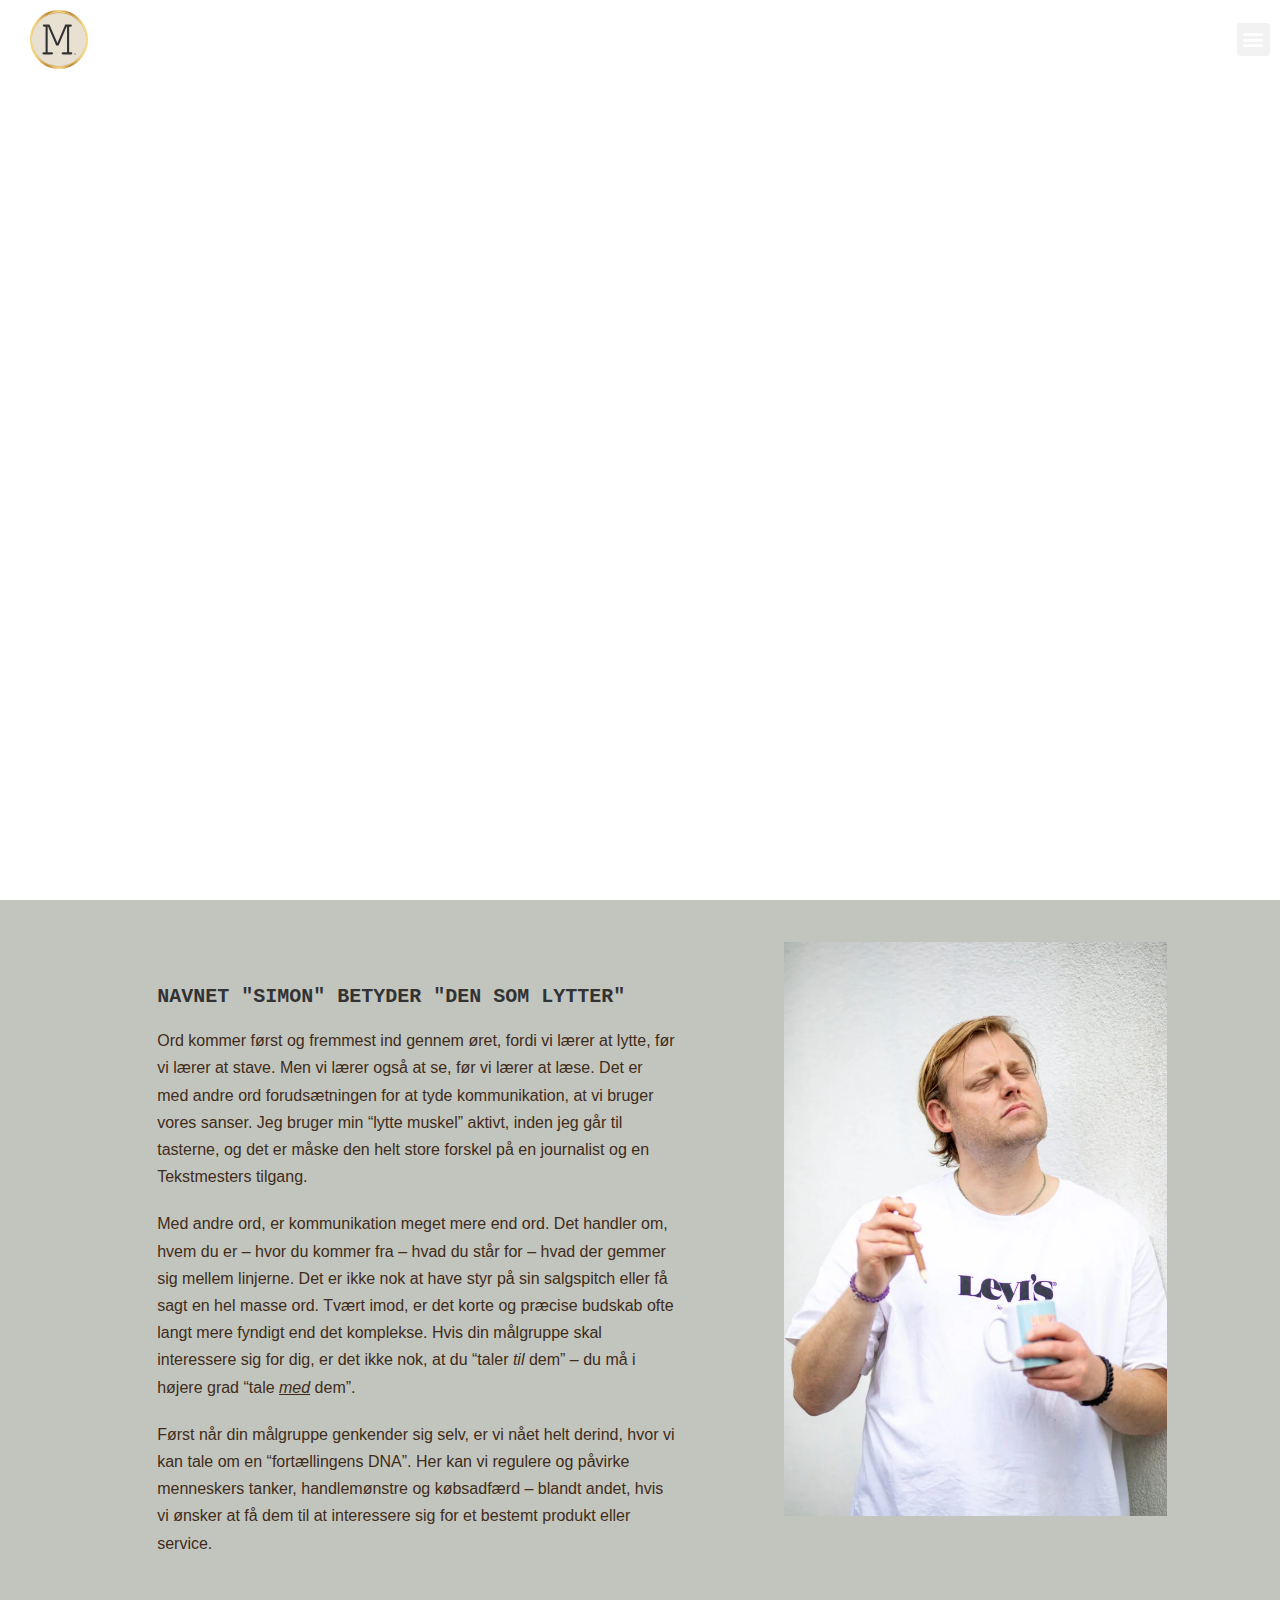
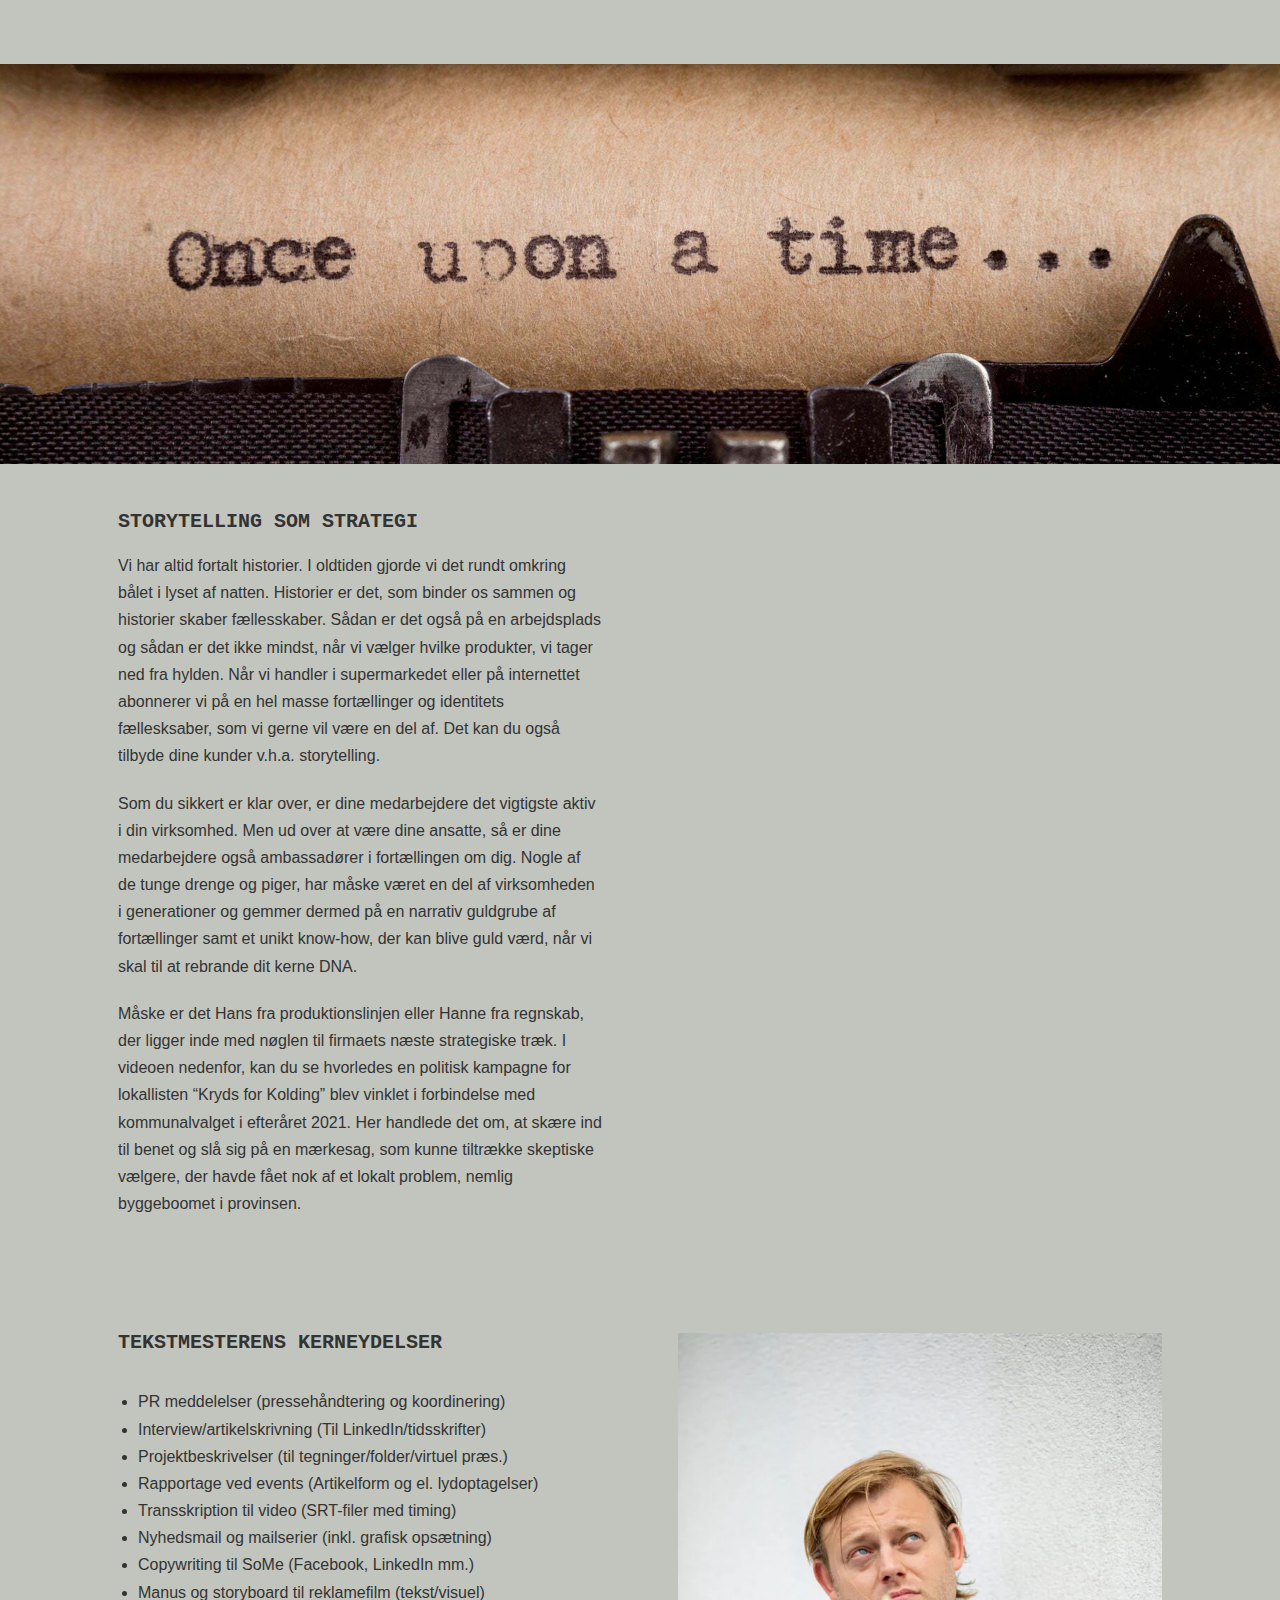
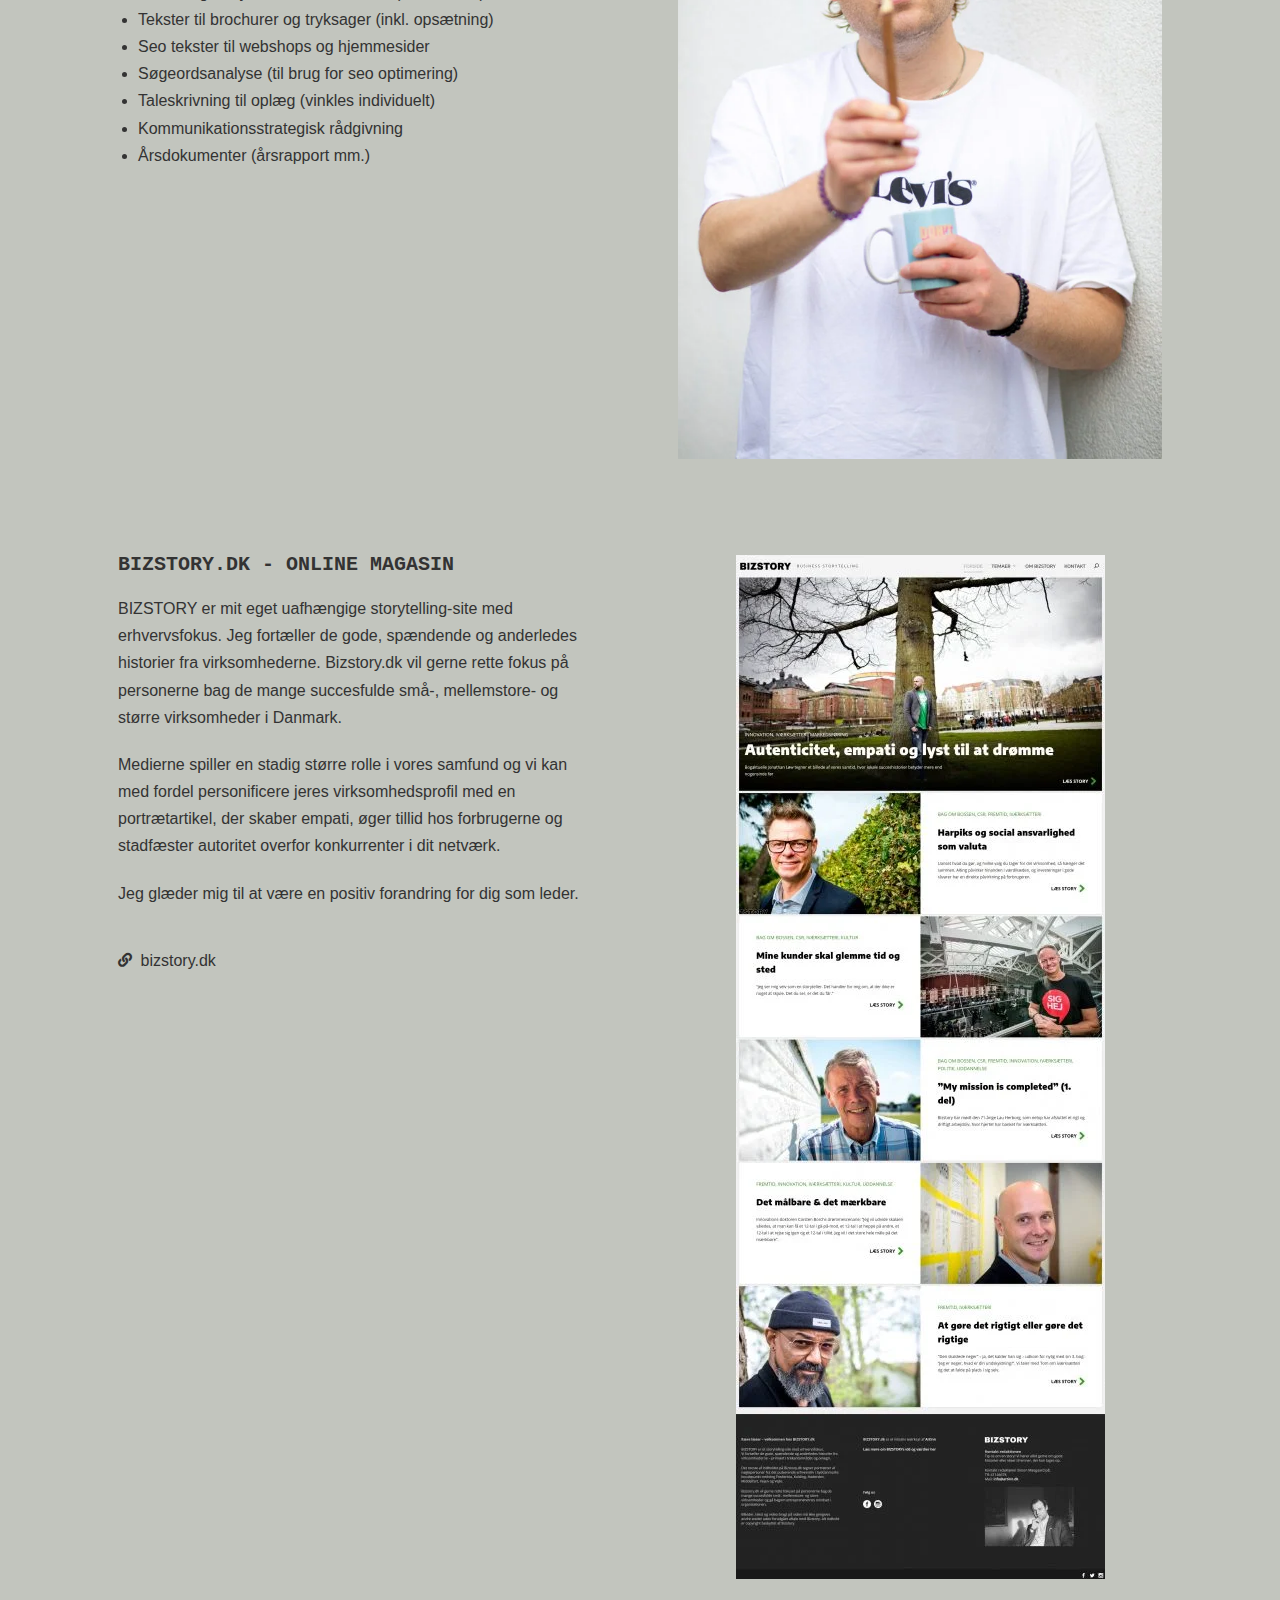
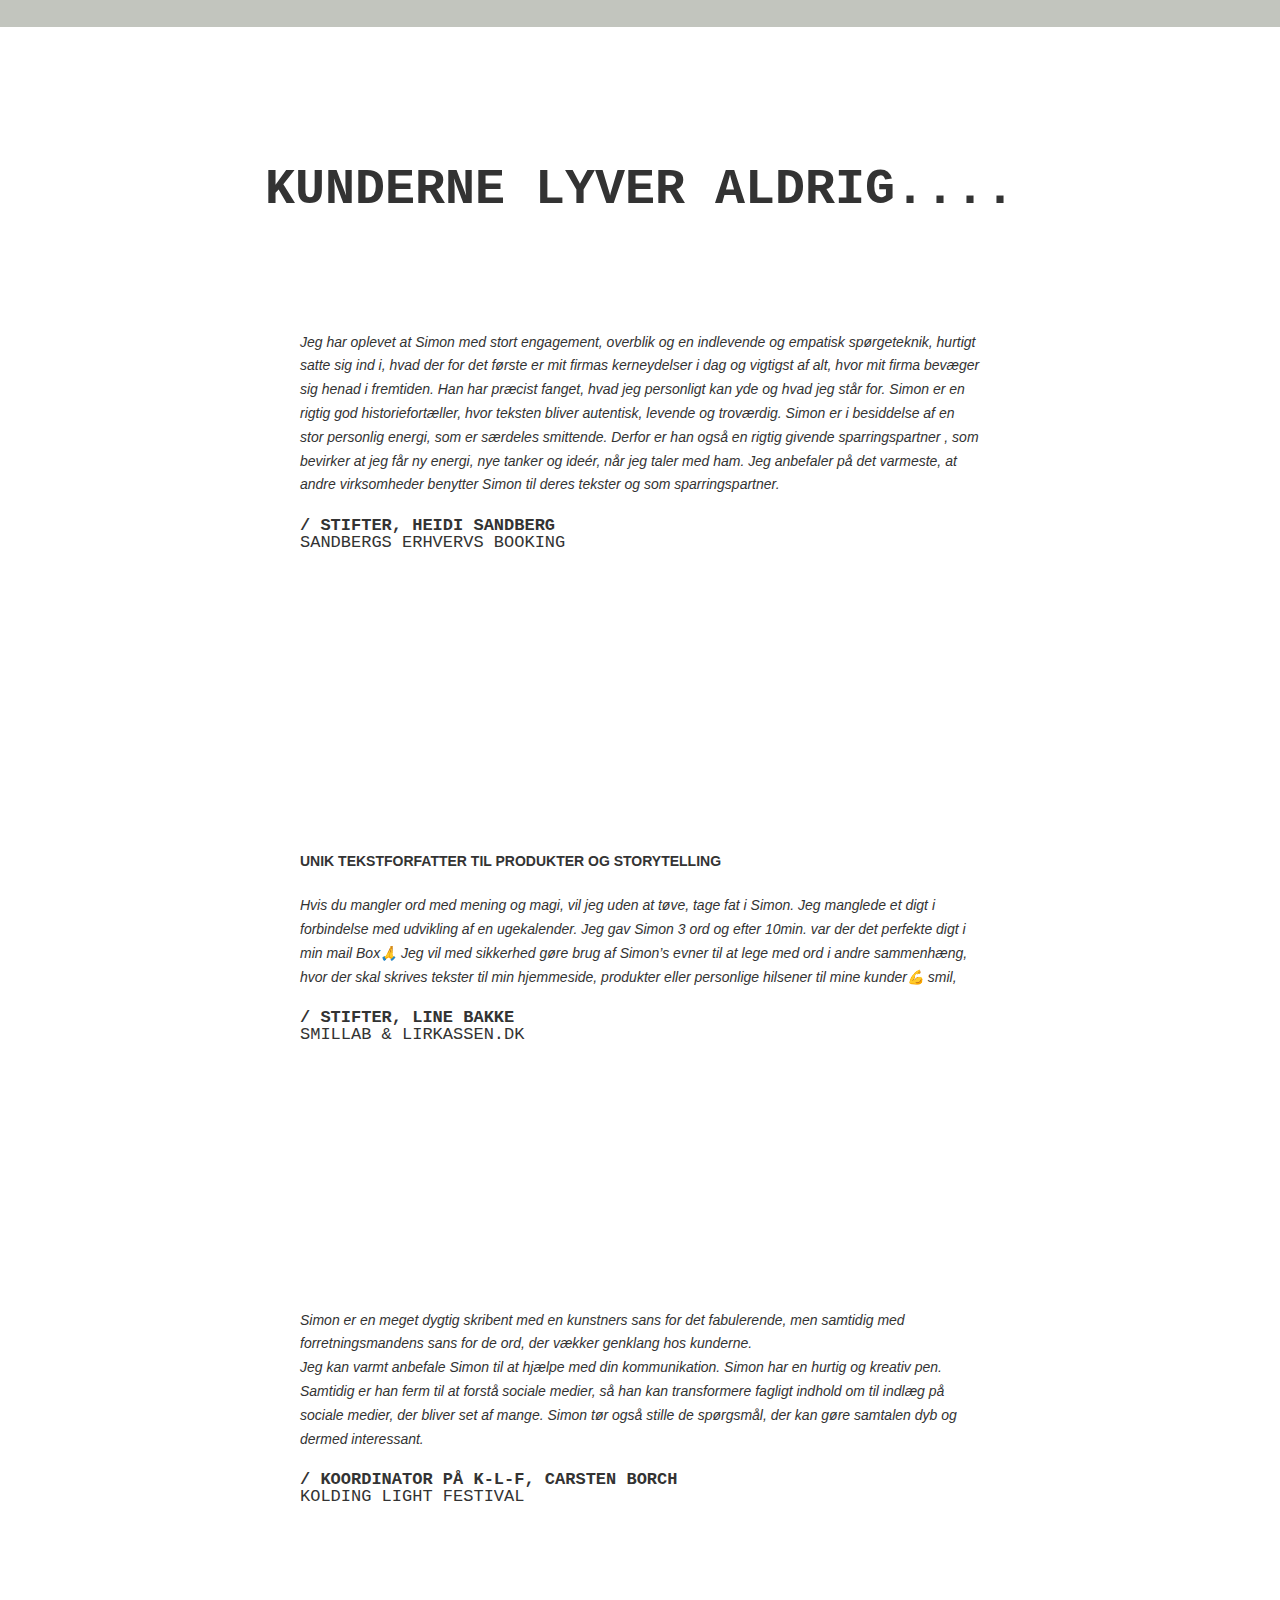
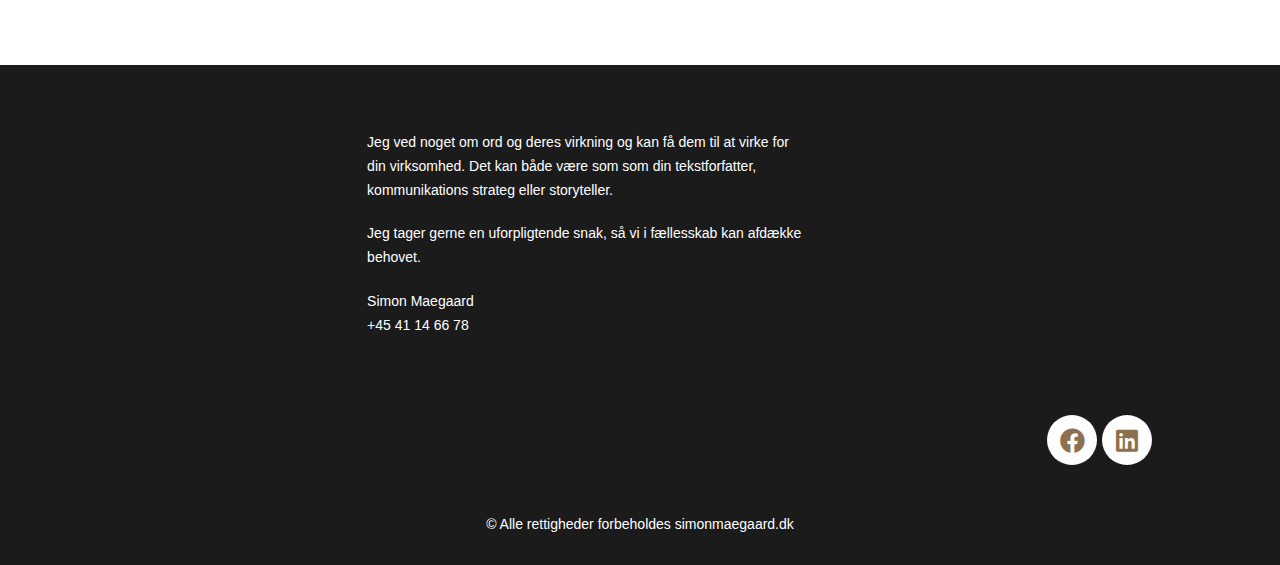
==== index.html @ fe47680d "Initial commit" ====
<!DOCTYPE html>
<html lang="da-DK">
<head>
	<meta charset="UTF-8">
		<meta name='robots' content='index, follow, max-image-preview:large, max-snippet:-1, max-video-preview:-1' />
<meta name="viewport" content="width=device-width, initial-scale=1">
	<!-- This site is optimized with the Yoast SEO plugin v19.0 - https://yoast.com/wordpress/plugins/seo/ -->
	<title>Simon Maegaard - simonmaegaard.dk</title>
	<meta name="description" content="Tekstmesteren er den sikre løsning til dig, som søger en professionel tekstforfatter, som kan hjælpe med alt fra storytelling til branding" />
	<link rel="canonical" href="index.html" />
	<meta property="og:locale" content="da_DK" />
	<meta property="og:type" content="website" />
	<meta property="og:title" content="Simon Maegaard - simonmaegaard.dk" />
	<meta property="og:description" content="Tekstmesteren er den sikre løsning til dig, som søger en professionel tekstforfatter, som kan hjælpe med alt fra storytelling til branding" />
	<meta property="og:url" content="/" />
	<meta property="og:site_name" content="simonmaegaard.dk" />
	<meta property="article:modified_time" content="2022-06-01T17:28:43+00:00" />
	<meta property="og:image" content="/wp-content/uploads/2022/05/SIGNATUR.png" />
	<meta property="og:image:width" content="1640" />
	<meta property="og:image:height" content="924" />
	<meta property="og:image:type" content="image/png" />
	<meta name="twitter:card" content="summary_large_image" />
	<meta name="twitter:label1" content="Estimeret læsetid" />
	<meta name="twitter:data1" content="8 minutter" />
	<script type="application/ld+json" class="yoast-schema-graph">{"@context":"https://schema.org","@graph":[{"@type":"WebSite","@id":"/#website","url":"/","name":"simonmaegaard.dk","description":"simonmaegaard.dk","potentialAction":[{"@type":"SearchAction","target":{"@type":"EntryPoint","urlTemplate":"/?s={search_term_string}"},"query-input":"required name=search_term_string"}],"inLanguage":"da-DK"},{"@type":"ImageObject","inLanguage":"da-DK","@id":"/#primaryimage","url":"/wp-content/uploads/2022/05/SIGNATUR.png","contentUrl":"/wp-content/uploads/2022/05/SIGNATUR.png","width":1640,"height":924},{"@type":"WebPage","@id":"/#webpage","url":"/","name":"Simon Maegaard - simonmaegaard.dk","isPartOf":{"@id":"/#website"},"primaryImageOfPage":{"@id":"/#primaryimage"},"datePublished":"2020-03-15T14:23:29+00:00","dateModified":"2022-06-01T17:28:43+00:00","description":"Tekstmesteren er den sikre løsning til dig, som søger en professionel tekstforfatter, som kan hjælpe med alt fra storytelling til branding","breadcrumb":{"@id":"/#breadcrumb"},"inLanguage":"da-DK","potentialAction":[{"@type":"ReadAction","target":["/"]}]},{"@type":"BreadcrumbList","@id":"/#breadcrumb","itemListElement":[{"@type":"ListItem","position":1,"name":"Home"}]}]}</script>
	<!-- / Yoast SEO plugin. -->


<link rel='dns-prefetch' href='https://apis.google.com/' />
<link href='https://fonts.gstatic.com' crossorigin rel='preconnect' />
<link rel="alternate" type="application/rss+xml" title="simonmaegaard.dk &raquo; Feed" href="feed/index.html" />
<link rel="alternate" type="application/rss+xml" title="simonmaegaard.dk &raquo;-kommentar-feed" href="comments/feed/index.html" />
		<!-- This site uses the Google Analytics by ExactMetrics plugin v7.5.3 - Using Analytics tracking - https://www.exactmetrics.com/ -->
		<!-- Note: ExactMetrics is not currently configured on this site. The site owner needs to authenticate with Google Analytics in the ExactMetrics settings panel. -->
					<!-- No UA code set -->
				<!-- / Google Analytics by ExactMetrics -->
		<style>
img.wp-smiley,
img.emoji {
	display: inline !important;
	border: none !important;
	box-shadow: none !important;
	height: 1em !important;
	width: 1em !important;
	margin: 0 0.07em !important;
	vertical-align: -0.1em !important;
	background: none !important;
	padding: 0 !important;
}
</style>
	<link rel='stylesheet' id='wp-block-library-css'  href='wp-includes/css/dist/block-library/style.min.css%3Fver=5.9.3.css' media='all' />
<style id='wp-block-library-theme-inline-css'>
.wp-block-audio figcaption{color:#555;font-size:13px;text-align:center}.is-dark-theme .wp-block-audio figcaption{color:hsla(0,0%,100%,.65)}.wp-block-code>code{font-family:Menlo,Consolas,monaco,monospace;color:#1e1e1e;padding:.8em 1em;border:1px solid #ddd;border-radius:4px}.wp-block-embed figcaption{color:#555;font-size:13px;text-align:center}.is-dark-theme .wp-block-embed figcaption{color:hsla(0,0%,100%,.65)}.blocks-gallery-caption{color:#555;font-size:13px;text-align:center}.is-dark-theme .blocks-gallery-caption{color:hsla(0,0%,100%,.65)}.wp-block-image figcaption{color:#555;font-size:13px;text-align:center}.is-dark-theme .wp-block-image figcaption{color:hsla(0,0%,100%,.65)}.wp-block-pullquote{border-top:4px solid;border-bottom:4px solid;margin-bottom:1.75em;color:currentColor}.wp-block-pullquote__citation,.wp-block-pullquote cite,.wp-block-pullquote footer{color:currentColor;text-transform:uppercase;font-size:.8125em;font-style:normal}.wp-block-quote{border-left:.25em solid;margin:0 0 1.75em;padding-left:1em}.wp-block-quote cite,.wp-block-quote footer{color:currentColor;font-size:.8125em;position:relative;font-style:normal}.wp-block-quote.has-text-align-right{border-left:none;border-right:.25em solid;padding-left:0;padding-right:1em}.wp-block-quote.has-text-align-center{border:none;padding-left:0}.wp-block-quote.is-large,.wp-block-quote.is-style-large,.wp-block-quote.is-style-plain{border:none}.wp-block-search .wp-block-search__label{font-weight:700}.wp-block-group:where(.has-background){padding:1.25em 2.375em}.wp-block-separator{border:none;border-bottom:2px solid;margin-left:auto;margin-right:auto;opacity:.4}.wp-block-separator:not(.is-style-wide):not(.is-style-dots){width:100px}.wp-block-separator.has-background:not(.is-style-dots){border-bottom:none;height:1px}.wp-block-separator.has-background:not(.is-style-wide):not(.is-style-dots){height:2px}.wp-block-table thead{border-bottom:3px solid}.wp-block-table tfoot{border-top:3px solid}.wp-block-table td,.wp-block-table th{padding:.5em;border:1px solid;word-break:normal}.wp-block-table figcaption{color:#555;font-size:13px;text-align:center}.is-dark-theme .wp-block-table figcaption{color:hsla(0,0%,100%,.65)}.wp-block-video figcaption{color:#555;font-size:13px;text-align:center}.is-dark-theme .wp-block-video figcaption{color:hsla(0,0%,100%,.65)}.wp-block-template-part.has-background{padding:1.25em 2.375em;margin-top:0;margin-bottom:0}
</style>
<style id='global-styles-inline-css'>
body{--wp--preset--color--black: #000000;--wp--preset--color--cyan-bluish-gray: #abb8c3;--wp--preset--color--white: #ffffff;--wp--preset--color--pale-pink: #f78da7;--wp--preset--color--vivid-red: #cf2e2e;--wp--preset--color--luminous-vivid-orange: #ff6900;--wp--preset--color--luminous-vivid-amber: #fcb900;--wp--preset--color--light-green-cyan: #7bdcb5;--wp--preset--color--vivid-green-cyan: #00d084;--wp--preset--color--pale-cyan-blue: #8ed1fc;--wp--preset--color--vivid-cyan-blue: #0693e3;--wp--preset--color--vivid-purple: #9b51e0;--wp--preset--gradient--vivid-cyan-blue-to-vivid-purple: linear-gradient(135deg,rgba(6,147,227,1) 0%,rgb(155,81,224) 100%);--wp--preset--gradient--light-green-cyan-to-vivid-green-cyan: linear-gradient(135deg,rgb(122,220,180) 0%,rgb(0,208,130) 100%);--wp--preset--gradient--luminous-vivid-amber-to-luminous-vivid-orange: linear-gradient(135deg,rgba(252,185,0,1) 0%,rgba(255,105,0,1) 100%);--wp--preset--gradient--luminous-vivid-orange-to-vivid-red: linear-gradient(135deg,rgba(255,105,0,1) 0%,rgb(207,46,46) 100%);--wp--preset--gradient--very-light-gray-to-cyan-bluish-gray: linear-gradient(135deg,rgb(238,238,238) 0%,rgb(169,184,195) 100%);--wp--preset--gradient--cool-to-warm-spectrum: linear-gradient(135deg,rgb(74,234,220) 0%,rgb(151,120,209) 20%,rgb(207,42,186) 40%,rgb(238,44,130) 60%,rgb(251,105,98) 80%,rgb(254,248,76) 100%);--wp--preset--gradient--blush-light-purple: linear-gradient(135deg,rgb(255,206,236) 0%,rgb(152,150,240) 100%);--wp--preset--gradient--blush-bordeaux: linear-gradient(135deg,rgb(254,205,165) 0%,rgb(254,45,45) 50%,rgb(107,0,62) 100%);--wp--preset--gradient--luminous-dusk: linear-gradient(135deg,rgb(255,203,112) 0%,rgb(199,81,192) 50%,rgb(65,88,208) 100%);--wp--preset--gradient--pale-ocean: linear-gradient(135deg,rgb(255,245,203) 0%,rgb(182,227,212) 50%,rgb(51,167,181) 100%);--wp--preset--gradient--electric-grass: linear-gradient(135deg,rgb(202,248,128) 0%,rgb(113,206,126) 100%);--wp--preset--gradient--midnight: linear-gradient(135deg,rgb(2,3,129) 0%,rgb(40,116,252) 100%);--wp--preset--duotone--dark-grayscale: url('index.html');--wp--preset--duotone--grayscale: url('index.html');--wp--preset--duotone--purple-yellow: url('index.html');--wp--preset--duotone--blue-red: url('index.html');--wp--preset--duotone--midnight: url('index.html');--wp--preset--duotone--magenta-yellow: url('index.html');--wp--preset--duotone--purple-green: url('index.html');--wp--preset--duotone--blue-orange: url('index.html');--wp--preset--font-size--small: 13px;--wp--preset--font-size--medium: 20px;--wp--preset--font-size--large: 36px;--wp--preset--font-size--x-large: 42px;}.has-black-color{color: var(--wp--preset--color--black) !important;}.has-cyan-bluish-gray-color{color: var(--wp--preset--color--cyan-bluish-gray) !important;}.has-white-color{color: var(--wp--preset--color--white) !important;}.has-pale-pink-color{color: var(--wp--preset--color--pale-pink) !important;}.has-vivid-red-color{color: var(--wp--preset--color--vivid-red) !important;}.has-luminous-vivid-orange-color{color: var(--wp--preset--color--luminous-vivid-orange) !important;}.has-luminous-vivid-amber-color{color: var(--wp--preset--color--luminous-vivid-amber) !important;}.has-light-green-cyan-color{color: var(--wp--preset--color--light-green-cyan) !important;}.has-vivid-green-cyan-color{color: var(--wp--preset--color--vivid-green-cyan) !important;}.has-pale-cyan-blue-color{color: var(--wp--preset--color--pale-cyan-blue) !important;}.has-vivid-cyan-blue-color{color: var(--wp--preset--color--vivid-cyan-blue) !important;}.has-vivid-purple-color{color: var(--wp--preset--color--vivid-purple) !important;}.has-black-background-color{background-color: var(--wp--preset--color--black) !important;}.has-cyan-bluish-gray-background-color{background-color: var(--wp--preset--color--cyan-bluish-gray) !important;}.has-white-background-color{background-color: var(--wp--preset--color--white) !important;}.has-pale-pink-background-color{background-color: var(--wp--preset--color--pale-pink) !important;}.has-vivid-red-background-color{background-color: var(--wp--preset--color--vivid-red) !important;}.has-luminous-vivid-orange-background-color{background-color: var(--wp--preset--color--luminous-vivid-orange) !important;}.has-luminous-vivid-amber-background-color{background-color: var(--wp--preset--color--luminous-vivid-amber) !important;}.has-light-green-cyan-background-color{background-color: var(--wp--preset--color--light-green-cyan) !important;}.has-vivid-green-cyan-background-color{background-color: var(--wp--preset--color--vivid-green-cyan) !important;}.has-pale-cyan-blue-background-color{background-color: var(--wp--preset--color--pale-cyan-blue) !important;}.has-vivid-cyan-blue-background-color{background-color: var(--wp--preset--color--vivid-cyan-blue) !important;}.has-vivid-purple-background-color{background-color: var(--wp--preset--color--vivid-purple) !important;}.has-black-border-color{border-color: var(--wp--preset--color--black) !important;}.has-cyan-bluish-gray-border-color{border-color: var(--wp--preset--color--cyan-bluish-gray) !important;}.has-white-border-color{border-color: var(--wp--preset--color--white) !important;}.has-pale-pink-border-color{border-color: var(--wp--preset--color--pale-pink) !important;}.has-vivid-red-border-color{border-color: var(--wp--preset--color--vivid-red) !important;}.has-luminous-vivid-orange-border-color{border-color: var(--wp--preset--color--luminous-vivid-orange) !important;}.has-luminous-vivid-amber-border-color{border-color: var(--wp--preset--color--luminous-vivid-amber) !important;}.has-light-green-cyan-border-color{border-color: var(--wp--preset--color--light-green-cyan) !important;}.has-vivid-green-cyan-border-color{border-color: var(--wp--preset--color--vivid-green-cyan) !important;}.has-pale-cyan-blue-border-color{border-color: var(--wp--preset--color--pale-cyan-blue) !important;}.has-vivid-cyan-blue-border-color{border-color: var(--wp--preset--color--vivid-cyan-blue) !important;}.has-vivid-purple-border-color{border-color: var(--wp--preset--color--vivid-purple) !important;}.has-vivid-cyan-blue-to-vivid-purple-gradient-background{background: var(--wp--preset--gradient--vivid-cyan-blue-to-vivid-purple) !important;}.has-light-green-cyan-to-vivid-green-cyan-gradient-background{background: var(--wp--preset--gradient--light-green-cyan-to-vivid-green-cyan) !important;}.has-luminous-vivid-amber-to-luminous-vivid-orange-gradient-background{background: var(--wp--preset--gradient--luminous-vivid-amber-to-luminous-vivid-orange) !important;}.has-luminous-vivid-orange-to-vivid-red-gradient-background{background: var(--wp--preset--gradient--luminous-vivid-orange-to-vivid-red) !important;}.has-very-light-gray-to-cyan-bluish-gray-gradient-background{background: var(--wp--preset--gradient--very-light-gray-to-cyan-bluish-gray) !important;}.has-cool-to-warm-spectrum-gradient-background{background: var(--wp--preset--gradient--cool-to-warm-spectrum) !important;}.has-blush-light-purple-gradient-background{background: var(--wp--preset--gradient--blush-light-purple) !important;}.has-blush-bordeaux-gradient-background{background: var(--wp--preset--gradient--blush-bordeaux) !important;}.has-luminous-dusk-gradient-background{background: var(--wp--preset--gradient--luminous-dusk) !important;}.has-pale-ocean-gradient-background{background: var(--wp--preset--gradient--pale-ocean) !important;}.has-electric-grass-gradient-background{background: var(--wp--preset--gradient--electric-grass) !important;}.has-midnight-gradient-background{background: var(--wp--preset--gradient--midnight) !important;}.has-small-font-size{font-size: var(--wp--preset--font-size--small) !important;}.has-medium-font-size{font-size: var(--wp--preset--font-size--medium) !important;}.has-large-font-size{font-size: var(--wp--preset--font-size--large) !important;}.has-x-large-font-size{font-size: var(--wp--preset--font-size--x-large) !important;}
</style>
<link rel='stylesheet' id='cb70d11b8-css'  href='wp-content/uploads/essential-addons-elementor/734e5f942.min.css%3Fver=1654104538.css' media='all' />
<link rel='stylesheet' id='oceanwp-style-css'  href='wp-content/themes/oceanwp/assets/css/style.min.css%3Fver=1.0.css' media='all' />
<link rel='stylesheet' id='child-style-css'  href='wp-content/themes/oceanwp-child-theme-master/style.css%3Fver=5.9.3.css' media='all' />
<link rel='stylesheet' id='font-awesome-css'  href='wp-content/themes/oceanwp/assets/fonts/fontawesome/css/all.min.css%3Fver=5.15.1.css' media='all' />
<link rel='stylesheet' id='simple-line-icons-css'  href='wp-content/themes/oceanwp/assets/css/third/simple-line-icons.min.css%3Fver=2.4.0.css' media='all' />
<link rel='stylesheet' id='elementor-icons-css'  href='wp-content/plugins/elementor/assets/lib/eicons/css/elementor-icons.min.css%3Fver=5.15.0.css' media='all' />
<style id='elementor-icons-inline-css'>

		.elementor-add-new-section .elementor-add-templately-promo-button{
            background-color: #5d4fff;
            background-image: url(wp-content/plugins/essential-addons-for-elementor-lite/assets/admin/images/templately/logo-icon.svg);
            background-repeat: no-repeat;
            background-position: center center;
            margin-left: 5px;
            position: relative;
            bottom: 5px;
        }
</style>
<link rel='stylesheet' id='elementor-frontend-legacy-css'  href='wp-content/plugins/elementor/assets/css/frontend-legacy.min.css%3Fver=3.6.5.css' media='all' />
<link rel='stylesheet' id='elementor-frontend-css'  href='wp-content/plugins/elementor/assets/css/frontend.min.css%3Fver=3.6.5.css' media='all' />
<link rel='stylesheet' id='elementor-post-10-css'  href='wp-content/uploads/elementor/css/post-10.css%3Fver=1652856571.css' media='all' />
<link rel='stylesheet' id='elementor-pro-css'  href='wp-content/plugins/elementor-pro/assets/css/frontend.min.css%3Fver=3.7.1.css' media='all' />
<link rel='stylesheet' id='font-awesome-5-all-css'  href='wp-content/plugins/elementor/assets/lib/font-awesome/css/all.min.css%3Fver=5.1.4.css' media='all' />
<link rel='stylesheet' id='font-awesome-4-shim-css'  href='wp-content/plugins/elementor/assets/lib/font-awesome/css/v4-shims.min.css%3Fver=5.1.4.css' media='all' />
<link rel='stylesheet' id='elementor-post-8-css'  href='wp-content/uploads/elementor/css/post-8.css%3Fver=1654104538.css' media='all' />
<link rel='stylesheet' id='google-fonts-1-css'  href='https://fonts.googleapis.com/css?family=Roboto%3A100%2C100italic%2C200%2C200italic%2C300%2C300italic%2C400%2C400italic%2C500%2C500italic%2C600%2C600italic%2C700%2C700italic%2C800%2C800italic%2C900%2C900italic%7CRoboto+Slab%3A100%2C100italic%2C200%2C200italic%2C300%2C300italic%2C400%2C400italic%2C500%2C500italic%2C600%2C600italic%2C700%2C700italic%2C800%2C800italic%2C900%2C900italic&#038;display=swap&#038;ver=5.9.3' media='all' />
<link rel='stylesheet' id='elementor-icons-shared-0-css'  href='wp-content/plugins/elementor/assets/lib/font-awesome/css/fontawesome.min.css%3Fver=5.15.3.css' media='all' />
<link rel='stylesheet' id='elementor-icons-fa-solid-css'  href='wp-content/plugins/elementor/assets/lib/font-awesome/css/solid.min.css%3Fver=5.15.3.css' media='all' />
<link rel='stylesheet' id='elementor-icons-fa-brands-css'  href='wp-content/plugins/elementor/assets/lib/font-awesome/css/brands.min.css%3Fver=5.15.3.css' media='all' />
<script src='wp-includes/js/jquery/jquery.min.js%3Fver=3.6.0' id='jquery-core-js'></script>
<script src='wp-includes/js/jquery/jquery-migrate.min.js%3Fver=3.3.2' id='jquery-migrate-js'></script>
<script src='wp-content/plugins/elementor/assets/lib/font-awesome/js/v4-shims.min.js%3Fver=5.1.4' id='font-awesome-4-shim-js'></script>
<link rel="https://api.w.org/" href="wp-json/index.html" /><link rel="alternate" type="application/json" href="wp-json/wp/v2/pages/8" /><link rel="EditURI" type="application/rsd+xml" title="RSD" href="xmlrpc.php%3Frsd" />
<link rel="wlwmanifest" type="application/wlwmanifest+xml" href="wp-includes/wlwmanifest.xml" />
<meta name="generator" content="WordPress 5.9.3" />
<link rel='shortlink' href='index.html' />
<link rel="alternate" type="application/json+oembed" href="wp-json/oembed/1.0/embed%3Furl=https:%252F%252Fsimonmaegaard.dk%252F" />
<link rel="alternate" type="text/xml+oembed" href="wp-json/oembed/1.0/embed%3Furl=https:%252F%252Fsimonmaegaard.dk%252F&amp;format=xml" />
<link rel="icon" href="wp-content/uploads/2020/04/Asset-2.svg" sizes="32x32" />
<link rel="icon" href="wp-content/uploads/2020/04/Asset-2.svg" sizes="192x192" />
<link rel="apple-touch-icon" href="wp-content/uploads/2020/04/Asset-2.svg" />
<meta name="msapplication-TileImage" content="/wp-content/uploads/2020/04/Asset-2.svg" />
<!-- OceanWP CSS -->
<style type="text/css">
/* Header CSS */#site-header.has-header-media .overlay-header-media{background-color:rgba(0,0,0,0.5)}/* Typography CSS */body{font-weight:300;color:#333333;line-height:1.7}h1{font-family:Courier,monospace;font-weight:900;text-transform:uppercase}h2{font-family:Courier,monospace;font-weight:900;text-transform:uppercase}h3{font-family:Courier,monospace}h4{font-family:Courier,monospace;font-weight:500;text-transform:uppercase}
</style>	<meta name="viewport" content="width=device-width, initial-scale=1.0, viewport-fit=cover" /></head>
<body data-rsssl=1 class="home page-template page-template-elementor_canvas page page-id-8 wp-embed-responsive oceanwp-theme dropdown-mobile default-breakpoint has-sidebar content-right-sidebar has-topbar has-breadcrumbs elementor-default elementor-template-canvas elementor-kit-10 elementor-page elementor-page-8">
	<svg xmlns="http://www.w3.org/2000/svg" viewBox="0 0 0 0" width="0" height="0" focusable="false" role="none" style="visibility: hidden; position: absolute; left: -9999px; overflow: hidden;" ><defs><filter id="wp-duotone-dark-grayscale"><feColorMatrix color-interpolation-filters="sRGB" type="matrix" values=" .299 .587 .114 0 0 .299 .587 .114 0 0 .299 .587 .114 0 0 .299 .587 .114 0 0 " /><feComponentTransfer color-interpolation-filters="sRGB" ><feFuncR type="table" tableValues="0 0.49803921568627" /><feFuncG type="table" tableValues="0 0.49803921568627" /><feFuncB type="table" tableValues="0 0.49803921568627" /><feFuncA type="table" tableValues="1 1" /></feComponentTransfer><feComposite in2="SourceGraphic" operator="in" /></filter></defs></svg><svg xmlns="http://www.w3.org/2000/svg" viewBox="0 0 0 0" width="0" height="0" focusable="false" role="none" style="visibility: hidden; position: absolute; left: -9999px; overflow: hidden;" ><defs><filter id="wp-duotone-grayscale"><feColorMatrix color-interpolation-filters="sRGB" type="matrix" values=" .299 .587 .114 0 0 .299 .587 .114 0 0 .299 .587 .114 0 0 .299 .587 .114 0 0 " /><feComponentTransfer color-interpolation-filters="sRGB" ><feFuncR type="table" tableValues="0 1" /><feFuncG type="table" tableValues="0 1" /><feFuncB type="table" tableValues="0 1" /><feFuncA type="table" tableValues="1 1" /></feComponentTransfer><feComposite in2="SourceGraphic" operator="in" /></filter></defs></svg><svg xmlns="http://www.w3.org/2000/svg" viewBox="0 0 0 0" width="0" height="0" focusable="false" role="none" style="visibility: hidden; position: absolute; left: -9999px; overflow: hidden;" ><defs><filter id="wp-duotone-purple-yellow"><feColorMatrix color-interpolation-filters="sRGB" type="matrix" values=" .299 .587 .114 0 0 .299 .587 .114 0 0 .299 .587 .114 0 0 .299 .587 .114 0 0 " /><feComponentTransfer color-interpolation-filters="sRGB" ><feFuncR type="table" tableValues="0.54901960784314 0.98823529411765" /><feFuncG type="table" tableValues="0 1" /><feFuncB type="table" tableValues="0.71764705882353 0.25490196078431" /><feFuncA type="table" tableValues="1 1" /></feComponentTransfer><feComposite in2="SourceGraphic" operator="in" /></filter></defs></svg><svg xmlns="http://www.w3.org/2000/svg" viewBox="0 0 0 0" width="0" height="0" focusable="false" role="none" style="visibility: hidden; position: absolute; left: -9999px; overflow: hidden;" ><defs><filter id="wp-duotone-blue-red"><feColorMatrix color-interpolation-filters="sRGB" type="matrix" values=" .299 .587 .114 0 0 .299 .587 .114 0 0 .299 .587 .114 0 0 .299 .587 .114 0 0 " /><feComponentTransfer color-interpolation-filters="sRGB" ><feFuncR type="table" tableValues="0 1" /><feFuncG type="table" tableValues="0 0.27843137254902" /><feFuncB type="table" tableValues="0.5921568627451 0.27843137254902" /><feFuncA type="table" tableValues="1 1" /></feComponentTransfer><feComposite in2="SourceGraphic" operator="in" /></filter></defs></svg><svg xmlns="http://www.w3.org/2000/svg" viewBox="0 0 0 0" width="0" height="0" focusable="false" role="none" style="visibility: hidden; position: absolute; left: -9999px; overflow: hidden;" ><defs><filter id="wp-duotone-midnight"><feColorMatrix color-interpolation-filters="sRGB" type="matrix" values=" .299 .587 .114 0 0 .299 .587 .114 0 0 .299 .587 .114 0 0 .299 .587 .114 0 0 " /><feComponentTransfer color-interpolation-filters="sRGB" ><feFuncR type="table" tableValues="0 0" /><feFuncG type="table" tableValues="0 0.64705882352941" /><feFuncB type="table" tableValues="0 1" /><feFuncA type="table" tableValues="1 1" /></feComponentTransfer><feComposite in2="SourceGraphic" operator="in" /></filter></defs></svg><svg xmlns="http://www.w3.org/2000/svg" viewBox="0 0 0 0" width="0" height="0" focusable="false" role="none" style="visibility: hidden; position: absolute; left: -9999px; overflow: hidden;" ><defs><filter id="wp-duotone-magenta-yellow"><feColorMatrix color-interpolation-filters="sRGB" type="matrix" values=" .299 .587 .114 0 0 .299 .587 .114 0 0 .299 .587 .114 0 0 .299 .587 .114 0 0 " /><feComponentTransfer color-interpolation-filters="sRGB" ><feFuncR type="table" tableValues="0.78039215686275 1" /><feFuncG type="table" tableValues="0 0.94901960784314" /><feFuncB type="table" tableValues="0.35294117647059 0.47058823529412" /><feFuncA type="table" tableValues="1 1" /></feComponentTransfer><feComposite in2="SourceGraphic" operator="in" /></filter></defs></svg><svg xmlns="http://www.w3.org/2000/svg" viewBox="0 0 0 0" width="0" height="0" focusable="false" role="none" style="visibility: hidden; position: absolute; left: -9999px; overflow: hidden;" ><defs><filter id="wp-duotone-purple-green"><feColorMatrix color-interpolation-filters="sRGB" type="matrix" values=" .299 .587 .114 0 0 .299 .587 .114 0 0 .299 .587 .114 0 0 .299 .587 .114 0 0 " /><feComponentTransfer color-interpolation-filters="sRGB" ><feFuncR type="table" tableValues="0.65098039215686 0.40392156862745" /><feFuncG type="table" tableValues="0 1" /><feFuncB type="table" tableValues="0.44705882352941 0.4" /><feFuncA type="table" tableValues="1 1" /></feComponentTransfer><feComposite in2="SourceGraphic" operator="in" /></filter></defs></svg><svg xmlns="http://www.w3.org/2000/svg" viewBox="0 0 0 0" width="0" height="0" focusable="false" role="none" style="visibility: hidden; position: absolute; left: -9999px; overflow: hidden;" ><defs><filter id="wp-duotone-blue-orange"><feColorMatrix color-interpolation-filters="sRGB" type="matrix" values=" .299 .587 .114 0 0 .299 .587 .114 0 0 .299 .587 .114 0 0 .299 .587 .114 0 0 " /><feComponentTransfer color-interpolation-filters="sRGB" ><feFuncR type="table" tableValues="0.098039215686275 1" /><feFuncG type="table" tableValues="0 0.66274509803922" /><feFuncB type="table" tableValues="0.84705882352941 0.41960784313725" /><feFuncA type="table" tableValues="1 1" /></feComponentTransfer><feComposite in2="SourceGraphic" operator="in" /></filter></defs></svg>		<div data-elementor-type="wp-page" data-elementor-id="8" class="elementor elementor-8">
						<div class="elementor-inner">
				<div class="elementor-section-wrap">
									<section data-particle_enable="false" data-particle-mobile-disabled="false" class="elementor-section elementor-top-section elementor-element elementor-element-9cbf925 elementor-section-height-full elementor-section-full_width elementor-section-items-top elementor-hidden-mobile elementor-section-height-default" data-id="9cbf925" data-element_type="section" data-settings="{&quot;background_background&quot;:&quot;slideshow&quot;,&quot;background_slideshow_gallery&quot;:[{&quot;id&quot;:247,&quot;url&quot;:&quot;https:\/\/simonmaegaard.dk\/wp-content\/uploads\/2022\/05\/SIGNATUR.png&quot;}],&quot;background_slideshow_loop&quot;:&quot;yes&quot;,&quot;background_slideshow_slide_duration&quot;:5000,&quot;background_slideshow_slide_transition&quot;:&quot;fade&quot;,&quot;background_slideshow_transition_duration&quot;:500}">
							<div class="elementor-background-overlay"></div>
							<div class="elementor-container elementor-column-gap-default">
							<div class="elementor-row">
					<div class="elementor-column elementor-col-50 elementor-top-column elementor-element elementor-element-9c631de" data-id="9c631de" data-element_type="column">
			<div class="elementor-column-wrap elementor-element-populated">
							<div class="elementor-widget-wrap">
						<div class="elementor-element elementor-element-a5a0d74 elementor-widget elementor-widget-image" data-id="a5a0d74" data-element_type="widget" data-widget_type="image.default">
				<div class="elementor-widget-container">
								<div class="elementor-image">
												<img width="300" height="300" src="wp-content/uploads/2020/04/Asset-2.svg" class="attachment-medium size-medium" alt="" loading="lazy" />														</div>
						</div>
				</div>
						</div>
					</div>
		</div>
				<div class="elementor-column elementor-col-50 elementor-top-column elementor-element elementor-element-7267409" data-id="7267409" data-element_type="column">
			<div class="elementor-column-wrap elementor-element-populated">
							<div class="elementor-widget-wrap">
						<div class="elementor-element elementor-element-b77f12c elementor-nav-menu--stretch elementor-nav-menu__text-align-aside elementor-nav-menu--toggle elementor-nav-menu--burger elementor-widget elementor-widget-nav-menu" data-id="b77f12c" data-element_type="widget" data-settings="{&quot;layout&quot;:&quot;dropdown&quot;,&quot;full_width&quot;:&quot;stretch&quot;,&quot;submenu_icon&quot;:{&quot;value&quot;:&quot;&lt;i class=\&quot;fas fa-chevron-down\&quot;&gt;&lt;\/i&gt;&quot;,&quot;library&quot;:&quot;fa-solid&quot;},&quot;toggle&quot;:&quot;burger&quot;}" data-widget_type="nav-menu.default">
				<div class="elementor-widget-container">
					<div class="elementor-menu-toggle" role="button" tabindex="0" aria-label="Menuskift" aria-expanded="false">
			<i aria-hidden="true" role="presentation" class="elementor-menu-toggle__icon--open eicon-menu-bar"></i><i aria-hidden="true" role="presentation" class="elementor-menu-toggle__icon--close eicon-close"></i>			<span class="elementor-screen-only">Menu</span>
		</div>
			<nav class="elementor-nav-menu--dropdown elementor-nav-menu__container" role="navigation" aria-hidden="true">
				<ul id="menu-2-b77f12c" class="elementor-nav-menu"><li class="menu-item menu-item-type-post_type menu-item-object-page menu-item-home current-menu-item page_item page-item-8 current_page_item menu-item-75"><a href="index.html" aria-current="page" class="elementor-item elementor-item-active" tabindex="-1">TEKSTMESTER MAEGAARD</a></li>
<li class="menu-item menu-item-type-custom menu-item-object-custom menu-item-80"><a href="index.html#NUDGING" class="elementor-item elementor-item-anchor" tabindex="-1">TILGANG</a></li>
<li class="menu-item menu-item-type-custom menu-item-object-custom menu-item-82"><a href="index.html#STORYTELLING" class="elementor-item elementor-item-anchor" tabindex="-1">STORYTELLING</a></li>
<li class="menu-item menu-item-type-custom menu-item-object-custom menu-item-436"><a href="index.html#KERNEYDELSER" class="elementor-item elementor-item-anchor" tabindex="-1">KERNEYDELSER</a></li>
<li class="menu-item menu-item-type-custom menu-item-object-custom menu-item-84"><a href="index.html#BIZSTORY" class="elementor-item elementor-item-anchor" tabindex="-1">BIZSTORY.DK</a></li>
<li class="menu-item menu-item-type-custom menu-item-object-custom menu-item-85"><a href="index.html#CASES" class="elementor-item elementor-item-anchor" tabindex="-1">CASES</a></li>
<li class="menu-item menu-item-type-custom menu-item-object-custom menu-item-149"><a href="index.html#kontakt" class="elementor-item elementor-item-anchor" tabindex="-1">KONTAKT</a></li>
</ul>			</nav>
				</div>
				</div>
						</div>
					</div>
		</div>
								</div>
					</div>
		</section>
				<section data-particle_enable="false" data-particle-mobile-disabled="false" class="elementor-section elementor-top-section elementor-element elementor-element-09e95ee elementor-section-height-full elementor-section-full_width elementor-section-items-top elementor-hidden-desktop elementor-hidden-tablet elementor-section-height-default" data-id="09e95ee" data-element_type="section" data-settings="{&quot;background_background&quot;:&quot;slideshow&quot;,&quot;background_slideshow_gallery&quot;:[{&quot;id&quot;:425,&quot;url&quot;:&quot;https:\/\/simonmaegaard.dk\/wp-content\/uploads\/2022\/06\/20220530_120156_0000-1.png&quot;}],&quot;background_slideshow_loop&quot;:&quot;yes&quot;,&quot;background_slideshow_slide_duration&quot;:5000,&quot;background_slideshow_slide_transition&quot;:&quot;fade&quot;,&quot;background_slideshow_transition_duration&quot;:500}">
							<div class="elementor-background-overlay"></div>
							<div class="elementor-container elementor-column-gap-default">
							<div class="elementor-row">
					<div class="elementor-column elementor-col-50 elementor-top-column elementor-element elementor-element-897aed7" data-id="897aed7" data-element_type="column">
			<div class="elementor-column-wrap elementor-element-populated">
							<div class="elementor-widget-wrap">
						<div class="elementor-element elementor-element-34c1036 elementor-widget elementor-widget-image" data-id="34c1036" data-element_type="widget" data-widget_type="image.default">
				<div class="elementor-widget-container">
								<div class="elementor-image">
												<img width="300" height="300" src="wp-content/uploads/2020/04/Asset-2.svg" class="attachment-medium size-medium" alt="" loading="lazy" />														</div>
						</div>
				</div>
						</div>
					</div>
		</div>
				<div class="elementor-column elementor-col-50 elementor-top-column elementor-element elementor-element-50c2f5d" data-id="50c2f5d" data-element_type="column">
			<div class="elementor-column-wrap elementor-element-populated">
							<div class="elementor-widget-wrap">
						<div class="elementor-element elementor-element-5c99c67 elementor-nav-menu--stretch elementor-nav-menu__text-align-aside elementor-nav-menu--toggle elementor-nav-menu--burger elementor-widget elementor-widget-nav-menu" data-id="5c99c67" data-element_type="widget" data-settings="{&quot;layout&quot;:&quot;dropdown&quot;,&quot;full_width&quot;:&quot;stretch&quot;,&quot;submenu_icon&quot;:{&quot;value&quot;:&quot;&lt;i class=\&quot;fas fa-chevron-down\&quot;&gt;&lt;\/i&gt;&quot;,&quot;library&quot;:&quot;fa-solid&quot;},&quot;toggle&quot;:&quot;burger&quot;}" data-widget_type="nav-menu.default">
				<div class="elementor-widget-container">
					<div class="elementor-menu-toggle" role="button" tabindex="0" aria-label="Menuskift" aria-expanded="false">
			<i aria-hidden="true" role="presentation" class="elementor-menu-toggle__icon--open eicon-menu-bar"></i><i aria-hidden="true" role="presentation" class="elementor-menu-toggle__icon--close eicon-close"></i>			<span class="elementor-screen-only">Menu</span>
		</div>
			<nav class="elementor-nav-menu--dropdown elementor-nav-menu__container" role="navigation" aria-hidden="true">
				<ul id="menu-2-5c99c67" class="elementor-nav-menu"><li class="menu-item menu-item-type-post_type menu-item-object-page menu-item-home current-menu-item page_item page-item-8 current_page_item menu-item-75"><a href="index.html" aria-current="page" class="elementor-item elementor-item-active" tabindex="-1">TEKSTMESTER MAEGAARD</a></li>
<li class="menu-item menu-item-type-custom menu-item-object-custom menu-item-80"><a href="index.html#NUDGING" class="elementor-item elementor-item-anchor" tabindex="-1">TILGANG</a></li>
<li class="menu-item menu-item-type-custom menu-item-object-custom menu-item-82"><a href="index.html#STORYTELLING" class="elementor-item elementor-item-anchor" tabindex="-1">STORYTELLING</a></li>
<li class="menu-item menu-item-type-custom menu-item-object-custom menu-item-436"><a href="index.html#KERNEYDELSER" class="elementor-item elementor-item-anchor" tabindex="-1">KERNEYDELSER</a></li>
<li class="menu-item menu-item-type-custom menu-item-object-custom menu-item-84"><a href="index.html#BIZSTORY" class="elementor-item elementor-item-anchor" tabindex="-1">BIZSTORY.DK</a></li>
<li class="menu-item menu-item-type-custom menu-item-object-custom menu-item-85"><a href="index.html#CASES" class="elementor-item elementor-item-anchor" tabindex="-1">CASES</a></li>
<li class="menu-item menu-item-type-custom menu-item-object-custom menu-item-149"><a href="index.html#kontakt" class="elementor-item elementor-item-anchor" tabindex="-1">KONTAKT</a></li>
</ul>			</nav>
				</div>
				</div>
						</div>
					</div>
		</div>
								</div>
					</div>
		</section>
				<section data-particle_enable="false" data-particle-mobile-disabled="false" class="elementor-section elementor-top-section elementor-element elementor-element-b973749 elementor-section-boxed elementor-section-height-default elementor-section-height-default" data-id="b973749" data-element_type="section" id="NUDGING" data-settings="{&quot;background_background&quot;:&quot;classic&quot;}">
						<div class="elementor-container elementor-column-gap-default">
							<div class="elementor-row">
					<div class="elementor-column elementor-col-100 elementor-top-column elementor-element elementor-element-397a1ea" data-id="397a1ea" data-element_type="column">
			<div class="elementor-column-wrap elementor-element-populated">
							<div class="elementor-widget-wrap">
						<section data-particle_enable="false" data-particle-mobile-disabled="false" class="elementor-section elementor-inner-section elementor-element elementor-element-2266c14 elementor-section-boxed elementor-section-height-default elementor-section-height-default" data-id="2266c14" data-element_type="section">
						<div class="elementor-container elementor-column-gap-default">
							<div class="elementor-row">
					<div class="elementor-column elementor-col-50 elementor-inner-column elementor-element elementor-element-33a0965" data-id="33a0965" data-element_type="column">
			<div class="elementor-column-wrap elementor-element-populated">
							<div class="elementor-widget-wrap">
						<div class="elementor-element elementor-element-f828aa6 elementor-widget elementor-widget-heading" data-id="f828aa6" data-element_type="widget" data-widget_type="heading.default">
				<div class="elementor-widget-container">
			<h2 class="elementor-heading-title elementor-size-default">Navnet "simon" betyder "den som lytter"</h2>		</div>
				</div>
				<div class="elementor-element elementor-element-f4130f8 elementor-widget elementor-widget-text-editor" data-id="f4130f8" data-element_type="widget" data-widget_type="text-editor.default">
				<div class="elementor-widget-container">
								<div class="elementor-text-editor elementor-clearfix">
				<p>Ord kommer først og fremmest ind gennem øret, fordi vi lærer at lytte, før vi lærer at stave. Men vi lærer også at se, før vi lærer at læse. Det er med andre ord forudsætningen for at tyde kommunikation, at vi bruger vores sanser. Jeg bruger min &#8220;lytte muskel&#8221; aktivt, inden jeg går til tasterne, og det er måske den helt store forskel på en journalist og en Tekstmesters tilgang.</p>
<p>Med andre ord, er kommunikation meget mere end ord. Det handler om, hvem du er &#8211; hvor du kommer fra &#8211; hvad du står for &#8211; hvad der gemmer sig mellem linjerne. Det er ikke nok at have styr på sin salgspitch eller få sagt en hel masse ord. Tvært imod, er det korte og præcise budskab ofte langt mere fyndigt end det komplekse. Hvis din målgruppe skal interessere sig for dig, er det ikke nok, at du &#8220;taler <i>til </i>dem&#8221; &#8211; du må i højere grad &#8220;tale <i><u>med</u>&nbsp;</i>dem&#8221;.</p>
<p>Først når din målgruppe genkender sig selv, er vi nået helt derind, hvor vi kan tale om en &#8220;fortællingens DNA&#8221;. Her kan vi regulere og påvirke menneskers tanker, handlemønstre og købsadfærd &#8211; blandt andet, hvis vi ønsker at få dem til at interessere sig for et bestemt produkt eller service.</p>					</div>
						</div>
				</div>
						</div>
					</div>
		</div>
				<div class="elementor-column elementor-col-50 elementor-inner-column elementor-element elementor-element-63fb1ce" data-id="63fb1ce" data-element_type="column">
			<div class="elementor-column-wrap elementor-element-populated">
							<div class="elementor-widget-wrap">
						<div class="elementor-element elementor-element-1f1d006 elementor-widget elementor-widget-image" data-id="1f1d006" data-element_type="widget" data-widget_type="image.default">
				<div class="elementor-widget-container">
								<div class="elementor-image">
												<img width="683" height="1024" src="wp-content/uploads/2022/05/31A7282-683x1024.jpg.webp" class="attachment-large size-large" alt="" loading="lazy" srcset="wp-content/uploads/2022/05/31A7282-683x1024.jpg.webp 683w, wp-content/uploads/2022/05/31A7282-200x300.jpg.webp 200w, wp-content/uploads/2022/05/31A7282-768x1152.jpg.webp 768w, wp-content/uploads/2022/05/31A7282-1024x1536.jpg.webp 1024w, wp-content/uploads/2022/05/31A7282-1365x2048.jpg.webp 1365w, wp-content/uploads/2022/05/31A7282-scaled.jpg.webp 1707w" sizes="(max-width: 683px) 100vw, 683px" />														</div>
						</div>
				</div>
						</div>
					</div>
		</div>
								</div>
					</div>
		</section>
						</div>
					</div>
		</div>
								</div>
					</div>
		</section>
				<section data-particle_enable="false" data-particle-mobile-disabled="false" class="elementor-section elementor-top-section elementor-element elementor-element-efeb686 elementor-section-stretched elementor-section-full_width elementor-section-height-min-height elementor-section-height-default elementor-section-items-middle" data-id="efeb686" data-element_type="section" id="STORYTELLING" data-settings="{&quot;stretch_section&quot;:&quot;section-stretched&quot;,&quot;background_background&quot;:&quot;classic&quot;}">
						<div class="elementor-container elementor-column-gap-default">
							<div class="elementor-row">
					<div class="elementor-column elementor-col-100 elementor-top-column elementor-element elementor-element-83d3ca9" data-id="83d3ca9" data-element_type="column">
			<div class="elementor-column-wrap">
							<div class="elementor-widget-wrap">
								</div>
					</div>
		</div>
								</div>
					</div>
		</section>
				<section data-particle_enable="false" data-particle-mobile-disabled="false" class="elementor-section elementor-top-section elementor-element elementor-element-5f8f26d elementor-section-boxed elementor-section-height-default elementor-section-height-default" data-id="5f8f26d" data-element_type="section" data-settings="{&quot;background_background&quot;:&quot;classic&quot;}">
						<div class="elementor-container elementor-column-gap-default">
							<div class="elementor-row">
					<div class="elementor-column elementor-col-100 elementor-top-column elementor-element elementor-element-b6e8505" data-id="b6e8505" data-element_type="column">
			<div class="elementor-column-wrap elementor-element-populated">
							<div class="elementor-widget-wrap">
						<section data-particle_enable="false" data-particle-mobile-disabled="false" class="elementor-section elementor-inner-section elementor-element elementor-element-b7069cb elementor-section-boxed elementor-section-height-default elementor-section-height-default" data-id="b7069cb" data-element_type="section">
						<div class="elementor-container elementor-column-gap-default">
							<div class="elementor-row">
					<div class="elementor-column elementor-col-50 elementor-inner-column elementor-element elementor-element-1755f22" data-id="1755f22" data-element_type="column">
			<div class="elementor-column-wrap elementor-element-populated">
							<div class="elementor-widget-wrap">
						<div class="elementor-element elementor-element-3a488f3 elementor-widget elementor-widget-heading" data-id="3a488f3" data-element_type="widget" data-widget_type="heading.default">
				<div class="elementor-widget-container">
			<h2 class="elementor-heading-title elementor-size-default">Storytelling som strategi</h2>		</div>
				</div>
				<div class="elementor-element elementor-element-1e5707a elementor-widget elementor-widget-text-editor" data-id="1e5707a" data-element_type="widget" data-widget_type="text-editor.default">
				<div class="elementor-widget-container">
								<div class="elementor-text-editor elementor-clearfix">
				<p>Vi har altid fortalt historier. I oldtiden gjorde vi det rundt omkring bålet i lyset af natten. Historier er det, som binder os sammen og historier skaber fællesskaber. Sådan er det også på en arbejdsplads og sådan er det ikke mindst, når vi vælger hvilke produkter, vi tager ned fra hylden. Når vi handler i supermarkedet eller på internettet abonnerer vi på en hel masse fortællinger og identitets fællesksaber, som vi gerne vil være en del af. Det kan du også tilbyde dine kunder v.h.a. storytelling.</p><p>Som du sikkert er klar over, er dine medarbejdere det vigtigste aktiv i din virksomhed. Men ud over at være dine ansatte, så er dine medarbejdere også ambassadører i fortællingen om dig. Nogle af de tunge drenge og piger, har måske været en del af virksomheden i generationer og gemmer dermed på en narrativ guldgrube af fortællinger samt et unikt know-how, der kan blive guld værd, når vi skal til at rebrande dit kerne DNA.</p><p>Måske er det Hans fra produktionslinjen eller Hanne fra regnskab, der ligger inde med nøglen til firmaets næste strategiske træk. I videoen nedenfor, kan du se hvorledes en politisk kampagne for lokallisten &#8220;Kryds for Kolding&#8221; blev vinklet i forbindelse med kommunalvalget i efteråret 2021. Her handlede det om, at skære ind til benet og slå sig på en mærkesag, som kunne tiltrække skeptiske vælgere, der havde fået nok af et lokalt problem, nemlig byggeboomet i provinsen.</p>					</div>
						</div>
				</div>
						</div>
					</div>
		</div>
				<div class="elementor-column elementor-col-50 elementor-inner-column elementor-element elementor-element-d549b27" data-id="d549b27" data-element_type="column">
			<div class="elementor-column-wrap elementor-element-populated">
							<div class="elementor-widget-wrap">
						<div class="elementor-element elementor-element-14e3c42 elementor-aspect-ratio-169 elementor-widget elementor-widget-video" data-id="14e3c42" data-element_type="widget" data-settings="{&quot;youtube_url&quot;:&quot;https:\/\/www.youtube.com\/watch?v=oyNGow21cF4&amp;ab_channel=SimonMaegaard&quot;,&quot;video_type&quot;:&quot;youtube&quot;,&quot;controls&quot;:&quot;yes&quot;,&quot;aspect_ratio&quot;:&quot;169&quot;}" data-widget_type="video.default">
				<div class="elementor-widget-container">
					<div class="elementor-wrapper elementor-fit-aspect-ratio elementor-open-inline">
			<div class="elementor-video"></div>		</div>
				</div>
				</div>
						</div>
					</div>
		</div>
								</div>
					</div>
		</section>
						</div>
					</div>
		</div>
								</div>
					</div>
		</section>
				<section data-particle_enable="false" data-particle-mobile-disabled="false" class="elementor-section elementor-top-section elementor-element elementor-element-5e91b1d elementor-section-boxed elementor-section-height-default elementor-section-height-default" data-id="5e91b1d" data-element_type="section" data-settings="{&quot;background_background&quot;:&quot;classic&quot;}">
						<div class="elementor-container elementor-column-gap-default">
							<div class="elementor-row">
					<div class="elementor-column elementor-col-100 elementor-top-column elementor-element elementor-element-644b6e4" data-id="644b6e4" data-element_type="column" id="KERNEYDELSER">
			<div class="elementor-column-wrap elementor-element-populated">
							<div class="elementor-widget-wrap">
						<section data-particle_enable="false" data-particle-mobile-disabled="false" class="elementor-section elementor-inner-section elementor-element elementor-element-aa50fb2 elementor-section-boxed elementor-section-height-default elementor-section-height-default" data-id="aa50fb2" data-element_type="section">
						<div class="elementor-container elementor-column-gap-default">
							<div class="elementor-row">
					<div class="elementor-column elementor-col-50 elementor-inner-column elementor-element elementor-element-71843d7" data-id="71843d7" data-element_type="column">
			<div class="elementor-column-wrap elementor-element-populated">
							<div class="elementor-widget-wrap">
						<div class="elementor-element elementor-element-a17730f elementor-widget elementor-widget-heading" data-id="a17730f" data-element_type="widget" data-widget_type="heading.default">
				<div class="elementor-widget-container">
			<h2 class="elementor-heading-title elementor-size-default">Tekstmesterens kerneydelser</h2>		</div>
				</div>
				<div class="elementor-element elementor-element-4f72d53 elementor-widget elementor-widget-text-editor" data-id="4f72d53" data-element_type="widget" data-widget_type="text-editor.default">
				<div class="elementor-widget-container">
								<div class="elementor-text-editor elementor-clearfix">
				<ul><li>PR meddelelser (pressehåndtering og koordinering)</li><li>Interview/artikelskrivning (Til LinkedIn/tidsskrifter)</li><li>Projektbeskrivelser (til tegninger/folder/virtuel præs.)</li><li>Rapportage ved events (Artikelform og el. lydoptagelser)</li><li>Transskription til video (SRT-filer med timing)</li><li>Nyhedsmail og mailserier (inkl. grafisk opsætning)</li><li>Copywriting til SoMe (Facebook, LinkedIn mm.)</li><li>Manus og storyboard til reklamefilm (tekst/visuel)</li><li>Tekster til brochurer og tryksager (inkl. opsætning)</li><li>Seo tekster til webshops og hjemmesider</li><li>Søgeordsanalyse (til brug for seo optimering)</li><li>Taleskrivning til oplæg (vinkles individuelt)</li><li>Kommunikationsstrategisk rådgivning</li><li>Årsdokumenter (årsrapport mm.)</li></ul>					</div>
						</div>
				</div>
						</div>
					</div>
		</div>
				<div class="elementor-column elementor-col-50 elementor-inner-column elementor-element elementor-element-9918074" data-id="9918074" data-element_type="column">
			<div class="elementor-column-wrap elementor-element-populated">
							<div class="elementor-widget-wrap">
						<div class="elementor-element elementor-element-755ae14 elementor-widget elementor-widget-image" data-id="755ae14" data-element_type="widget" data-widget_type="image.default">
				<div class="elementor-widget-container">
								<div class="elementor-image">
												<img width="683" height="1024" src="wp-content/uploads/2022/05/31A7279-683x1024.jpg.webp" class="attachment-large size-large" alt="" loading="lazy" srcset="wp-content/uploads/2022/05/31A7279-683x1024.jpg.webp 683w, wp-content/uploads/2022/05/31A7279-200x300.jpg.webp 200w, wp-content/uploads/2022/05/31A7279-768x1152.jpg.webp 768w, wp-content/uploads/2022/05/31A7279-1024x1536.jpg.webp 1024w, wp-content/uploads/2022/05/31A7279-1365x2048.jpg.webp 1365w, wp-content/uploads/2022/05/31A7279-scaled.jpg.webp 1707w" sizes="(max-width: 683px) 100vw, 683px" />														</div>
						</div>
				</div>
						</div>
					</div>
		</div>
								</div>
					</div>
		</section>
						</div>
					</div>
		</div>
								</div>
					</div>
		</section>
				<section data-particle_enable="false" data-particle-mobile-disabled="false" class="elementor-section elementor-top-section elementor-element elementor-element-6eaa0cc elementor-section-boxed elementor-section-height-default elementor-section-height-default" data-id="6eaa0cc" data-element_type="section" data-settings="{&quot;background_background&quot;:&quot;classic&quot;}">
						<div class="elementor-container elementor-column-gap-default">
							<div class="elementor-row">
					<div class="elementor-column elementor-col-100 elementor-top-column elementor-element elementor-element-2af6d25" data-id="2af6d25" data-element_type="column" id="BIZSTORY">
			<div class="elementor-column-wrap elementor-element-populated">
							<div class="elementor-widget-wrap">
						<section data-particle_enable="false" data-particle-mobile-disabled="false" class="elementor-section elementor-inner-section elementor-element elementor-element-234068c elementor-section-boxed elementor-section-height-default elementor-section-height-default" data-id="234068c" data-element_type="section">
						<div class="elementor-container elementor-column-gap-default">
							<div class="elementor-row">
					<div class="elementor-column elementor-col-50 elementor-inner-column elementor-element elementor-element-3dc2606" data-id="3dc2606" data-element_type="column">
			<div class="elementor-column-wrap elementor-element-populated">
							<div class="elementor-widget-wrap">
						<div class="elementor-element elementor-element-d7a17b9 elementor-widget elementor-widget-heading" data-id="d7a17b9" data-element_type="widget" data-widget_type="heading.default">
				<div class="elementor-widget-container">
			<h2 class="elementor-heading-title elementor-size-default">BIZSTORY.DK - ONLINE MAGASIN</h2>		</div>
				</div>
				<div class="elementor-element elementor-element-f1110eb elementor-widget elementor-widget-text-editor" data-id="f1110eb" data-element_type="widget" data-widget_type="text-editor.default">
				<div class="elementor-widget-container">
								<div class="elementor-text-editor elementor-clearfix">
				<p>BIZSTORY er mit eget uafhængige storytelling-site med erhvervsfokus. Jeg fortæller de gode, spændende og anderledes historier fra virksomhederne. Bizstory.dk vil gerne rette fokus på personerne bag de mange succesfulde små-, mellemstore- og større virksomheder i Danmark.</p><p>Medierne spiller en stadig større rolle i vores samfund og vi kan med fordel personificere jeres virksomhedsprofil med en portrætartikel, der skaber empati, øger tillid hos forbrugerne og stadfæster autoritet overfor konkurrenter i dit netværk.</p><p>Jeg glæder mig til at være en positiv forandring for dig som leder.</p>					</div>
						</div>
				</div>
				<div class="elementor-element elementor-element-ba73288 elementor-icon-list--layout-traditional elementor-list-item-link-full_width elementor-widget elementor-widget-icon-list" data-id="ba73288" data-element_type="widget" data-widget_type="icon-list.default">
				<div class="elementor-widget-container">
					<ul class="elementor-icon-list-items">
							<li class="elementor-icon-list-item">
											<a href="https://bizstory.dk/%20%20" target="_blank">

												<span class="elementor-icon-list-icon">
							<i aria-hidden="true" class="fas fa-link"></i>						</span>
										<span class="elementor-icon-list-text">bizstory.dk</span>
											</a>
									</li>
						</ul>
				</div>
				</div>
						</div>
					</div>
		</div>
				<div class="elementor-column elementor-col-50 elementor-inner-column elementor-element elementor-element-bd47488" data-id="bd47488" data-element_type="column">
			<div class="elementor-column-wrap elementor-element-populated">
							<div class="elementor-widget-wrap">
						<div class="elementor-element elementor-element-3431c32 elementor-widget elementor-widget-image" data-id="3431c32" data-element_type="widget" data-widget_type="image.default">
				<div class="elementor-widget-container">
								<div class="elementor-image">
												<img width="369" height="1024" src="wp-content/uploads/2020/03/Bizstory-369x1024.jpg.webp" class="attachment-large size-large" alt="" loading="lazy" srcset="wp-content/uploads/2020/03/Bizstory-369x1024.jpg.webp 369w, wp-content/uploads/2020/03/Bizstory-108x300.jpg.webp 108w, wp-content/uploads/2020/03/Bizstory-768x2133.jpg.webp 768w, wp-content/uploads/2020/03/Bizstory-553x1536.jpg.webp 553w, wp-content/uploads/2020/03/Bizstory-737x2048.jpg.webp 737w, wp-content/uploads/2020/03/Bizstory-scaled.jpg.webp 922w" sizes="(max-width: 369px) 100vw, 369px" />														</div>
						</div>
				</div>
						</div>
					</div>
		</div>
								</div>
					</div>
		</section>
						</div>
					</div>
		</div>
								</div>
					</div>
		</section>
				<section data-particle_enable="false" data-particle-mobile-disabled="false" class="elementor-section elementor-top-section elementor-element elementor-element-fd7a5c8 elementor-section-height-min-height elementor-section-boxed elementor-section-height-default elementor-section-items-middle" data-id="fd7a5c8" data-element_type="section" id="CASES" data-settings="{&quot;background_background&quot;:&quot;classic&quot;}">
						<div class="elementor-container elementor-column-gap-default">
							<div class="elementor-row">
					<div class="elementor-column elementor-col-100 elementor-top-column elementor-element elementor-element-0cd1b56" data-id="0cd1b56" data-element_type="column">
			<div class="elementor-column-wrap elementor-element-populated">
							<div class="elementor-widget-wrap">
						<div class="elementor-element elementor-element-ad3bc08 elementor-widget elementor-widget-heading" data-id="ad3bc08" data-element_type="widget" data-widget_type="heading.default">
				<div class="elementor-widget-container">
			<h2 class="elementor-heading-title elementor-size-default">Kunderne lyver aldrig....</h2>		</div>
				</div>
				<section data-particle_enable="false" data-particle-mobile-disabled="false" class="elementor-section elementor-inner-section elementor-element elementor-element-2e4554c elementor-section-boxed elementor-section-height-default elementor-section-height-default" data-id="2e4554c" data-element_type="section">
						<div class="elementor-container elementor-column-gap-default">
							<div class="elementor-row">
					<div class="elementor-column elementor-col-100 elementor-inner-column elementor-element elementor-element-293059a" data-id="293059a" data-element_type="column">
			<div class="elementor-column-wrap elementor-element-populated">
							<div class="elementor-widget-wrap">
						<div class="elementor-element elementor-element-b00c02e elementor-widget elementor-widget-image" data-id="b00c02e" data-element_type="widget" data-widget_type="image.default">
				<div class="elementor-widget-container">
								<div class="elementor-image">
												<img width="500" height="59" src="wp-content/uploads/2020/03/Sandbergs-erhvervsbooking_small-1.png.webp" class="attachment-large size-large" alt="" loading="lazy" srcset="wp-content/uploads/2020/03/Sandbergs-erhvervsbooking_small-1.png.webp 500w, wp-content/uploads/2020/03/Sandbergs-erhvervsbooking_small-1-300x35.png.webp 300w" sizes="(max-width: 500px) 100vw, 500px" />														</div>
						</div>
				</div>
				<div class="elementor-element elementor-element-f461fc8 elementor-widget elementor-widget-text-editor" data-id="f461fc8" data-element_type="widget" data-widget_type="text-editor.default">
				<div class="elementor-widget-container">
								<div class="elementor-text-editor elementor-clearfix">
				<p><em>Jeg har oplevet at Simon med stort engagement, overblik og en indlevende og empatisk spørgeteknik, hurtigt satte sig ind i, hvad der for det første er mit firmas kerneydelser i dag og vigtigst af alt, hvor mit firma bevæger sig henad i fremtiden. Han har præcist fanget, hvad jeg personligt kan yde og hvad jeg står for. Simon er en rigtig god historiefortæller, hvor teksten bliver autentisk, levende og troværdig. Simon er i besiddelse af en stor personlig energi, som er særdeles smittende. Derfor er han også en rigtig givende sparringspartner , som bevirker at jeg får ny energi, nye tanker og ideér, når jeg taler med ham. Jeg anbefaler på det varmeste, at andre virksomheder benytter Simon til deres tekster og som sparringspartner.</em></p>					</div>
						</div>
				</div>
				<div class="elementor-element elementor-element-821eeb3 elementor-widget elementor-widget-heading" data-id="821eeb3" data-element_type="widget" data-widget_type="heading.default">
				<div class="elementor-widget-container">
			<h4 class="elementor-heading-title elementor-size-default">/ stifter, Heidi Sandberg</h4>		</div>
				</div>
				<div class="elementor-element elementor-element-89ff690 elementor-widget elementor-widget-heading" data-id="89ff690" data-element_type="widget" data-widget_type="heading.default">
				<div class="elementor-widget-container">
			<h4 class="elementor-heading-title elementor-size-default">Sandbergs Erhvervs Booking</h4>		</div>
				</div>
						</div>
					</div>
		</div>
								</div>
					</div>
		</section>
				<section data-particle_enable="false" data-particle-mobile-disabled="false" class="elementor-section elementor-inner-section elementor-element elementor-element-3b39dfc elementor-section-boxed elementor-section-height-default elementor-section-height-default" data-id="3b39dfc" data-element_type="section">
						<div class="elementor-container elementor-column-gap-default">
							<div class="elementor-row">
					<div class="elementor-column elementor-col-100 elementor-inner-column elementor-element elementor-element-7adecf6" data-id="7adecf6" data-element_type="column">
			<div class="elementor-column-wrap elementor-element-populated">
							<div class="elementor-widget-wrap">
						<div class="elementor-element elementor-element-ad6fa9d elementor-widget elementor-widget-image" data-id="ad6fa9d" data-element_type="widget" data-widget_type="image.default">
				<div class="elementor-widget-container">
								<div class="elementor-image">
												<img width="480" height="480" src="wp-content/uploads/2020/03/Smillab.png.webp" class="attachment-large size-large" alt="" loading="lazy" srcset="wp-content/uploads/2020/03/Smillab.png.webp 480w, wp-content/uploads/2020/03/Smillab-300x300.png 300w, wp-content/uploads/2020/03/Smillab-150x150.png 150w" sizes="(max-width: 480px) 100vw, 480px" />														</div>
						</div>
				</div>
				<div class="elementor-element elementor-element-059847a elementor-widget elementor-widget-text-editor" data-id="059847a" data-element_type="widget" data-widget_type="text-editor.default">
				<div class="elementor-widget-container">
								<div class="elementor-text-editor elementor-clearfix">
				<p><strong>UNIK TEKSTFORFATTER TIL PRODUKTER OG STORYTELLING </strong></p><p><em>Hvis du mangler ord med mening og magi, vil jeg uden at tøve, tage fat i Simon. Jeg manglede et digt i forbindelse med udvikling af en ugekalender. Jeg gav Simon 3 ord og efter 10min. var der det perfekte digt i min mail Box🙏 Jeg vil med sikkerhed gøre brug af Simon&#8217;s evner til at lege med ord i andre sammenhæng, hvor der skal skrives tekster til min hjemmeside, produkter eller personlige hilsener til mine kunder💪 smil,</em></p>					</div>
						</div>
				</div>
				<div class="elementor-element elementor-element-93aa207 elementor-widget elementor-widget-heading" data-id="93aa207" data-element_type="widget" data-widget_type="heading.default">
				<div class="elementor-widget-container">
			<h4 class="elementor-heading-title elementor-size-default">/ stifter, Line Bakke  </h4>		</div>
				</div>
				<div class="elementor-element elementor-element-4bad83b elementor-widget elementor-widget-heading" data-id="4bad83b" data-element_type="widget" data-widget_type="heading.default">
				<div class="elementor-widget-container">
			<h4 class="elementor-heading-title elementor-size-default">Smillab & Lirkassen.dk</h4>		</div>
				</div>
						</div>
					</div>
		</div>
								</div>
					</div>
		</section>
				<section data-particle_enable="false" data-particle-mobile-disabled="false" class="elementor-section elementor-inner-section elementor-element elementor-element-a144fdc elementor-section-boxed elementor-section-height-default elementor-section-height-default" data-id="a144fdc" data-element_type="section">
						<div class="elementor-container elementor-column-gap-default">
							<div class="elementor-row">
					<div class="elementor-column elementor-col-100 elementor-inner-column elementor-element elementor-element-4150ebd" data-id="4150ebd" data-element_type="column">
			<div class="elementor-column-wrap elementor-element-populated">
							<div class="elementor-widget-wrap">
						<div class="elementor-element elementor-element-35c125a elementor-widget elementor-widget-image" data-id="35c125a" data-element_type="widget" data-widget_type="image.default">
				<div class="elementor-widget-container">
								<div class="elementor-image">
												<img width="100" height="100" src="wp-content/uploads/2020/03/logo-1.png" class="attachment-large size-large" alt="" loading="lazy" />														</div>
						</div>
				</div>
				<div class="elementor-element elementor-element-bdc6e39 elementor-widget elementor-widget-text-editor" data-id="bdc6e39" data-element_type="widget" data-widget_type="text-editor.default">
				<div class="elementor-widget-container">
								<div class="elementor-text-editor elementor-clearfix">
				<p><em>Simon er en meget dygtig skribent med en kunstners sans for det fabulerende, men samtidig med forretningsmandens sans for de ord, der vækker genklang hos kunderne.</em><br /><em>Jeg kan varmt anbefale Simon til at hjælpe med din kommunikation. Simon har en hurtig og kreativ pen. Samtidig er han ferm til at forstå sociale medier, så han kan transformere fagligt indhold om til indlæg på sociale medier, der bliver set af mange. Simon tør også stille de spørgsmål, der kan gøre samtalen dyb og dermed interessant.</em></p>					</div>
						</div>
				</div>
				<div class="elementor-element elementor-element-0f64cf0 elementor-widget elementor-widget-heading" data-id="0f64cf0" data-element_type="widget" data-widget_type="heading.default">
				<div class="elementor-widget-container">
			<h4 class="elementor-heading-title elementor-size-default">/ koordinator på K-L-F, Carsten Borch</h4>		</div>
				</div>
				<div class="elementor-element elementor-element-29d5c53 elementor-widget elementor-widget-heading" data-id="29d5c53" data-element_type="widget" data-widget_type="heading.default">
				<div class="elementor-widget-container">
			<h4 class="elementor-heading-title elementor-size-default">Kolding Light Festival</h4>		</div>
				</div>
						</div>
					</div>
		</div>
								</div>
					</div>
		</section>
						</div>
					</div>
		</div>
								</div>
					</div>
		</section>
				<section data-particle_enable="false" data-particle-mobile-disabled="false" class="elementor-section elementor-top-section elementor-element elementor-element-35cb251 elementor-section-height-min-height elementor-section-boxed elementor-section-height-default elementor-section-items-middle" data-id="35cb251" data-element_type="section" id="kontakt" data-settings="{&quot;background_background&quot;:&quot;classic&quot;}">
						<div class="elementor-container elementor-column-gap-default">
							<div class="elementor-row">
					<div class="elementor-column elementor-col-100 elementor-top-column elementor-element elementor-element-200f812" data-id="200f812" data-element_type="column">
			<div class="elementor-column-wrap elementor-element-populated">
							<div class="elementor-widget-wrap">
						<section data-particle_enable="false" data-particle-mobile-disabled="false" class="elementor-section elementor-inner-section elementor-element elementor-element-991c985 elementor-section-boxed elementor-section-height-default elementor-section-height-default" data-id="991c985" data-element_type="section">
						<div class="elementor-container elementor-column-gap-default">
							<div class="elementor-row">
					<div class="elementor-column elementor-col-33 elementor-inner-column elementor-element elementor-element-ac9383b" data-id="ac9383b" data-element_type="column">
			<div class="elementor-column-wrap elementor-element-populated">
							<div class="elementor-widget-wrap">
						<div class="elementor-element elementor-element-5b61e15 elementor-widget elementor-widget-image" data-id="5b61e15" data-element_type="widget" data-widget_type="image.default">
				<div class="elementor-widget-container">
								<div class="elementor-image">
												<img width="683" height="1024" src="wp-content/uploads/2022/05/31A7200-683x1024.jpg.webp" class="attachment-large size-large" alt="" loading="lazy" srcset="wp-content/uploads/2022/05/31A7200-683x1024.jpg.webp 683w, wp-content/uploads/2022/05/31A7200-200x300.jpg 200w, wp-content/uploads/2022/05/31A7200-768x1152.jpg.webp 768w, wp-content/uploads/2022/05/31A7200-1024x1536.jpg.webp 1024w, wp-content/uploads/2022/05/31A7200-1365x2048.jpg.webp 1365w, wp-content/uploads/2022/05/31A7200-scaled.jpg.webp 1707w" sizes="(max-width: 683px) 100vw, 683px" />														</div>
						</div>
				</div>
						</div>
					</div>
		</div>
				<div class="elementor-column elementor-col-33 elementor-inner-column elementor-element elementor-element-f2e24f0" data-id="f2e24f0" data-element_type="column">
			<div class="elementor-column-wrap elementor-element-populated">
							<div class="elementor-widget-wrap">
						<div class="elementor-element elementor-element-50def8c elementor-widget elementor-widget-text-editor" data-id="50def8c" data-element_type="widget" data-widget_type="text-editor.default">
				<div class="elementor-widget-container">
								<div class="elementor-text-editor elementor-clearfix">
				<p>Jeg ved noget om ord og deres virkning og kan få dem til at virke for din virksomhed. Det kan både være som som din tekstforfatter, kommunikations strateg eller storyteller.</p>
<p>Jeg tager gerne en uforpligtende snak, så vi i fællesskab kan afdække behovet.</p>
<p>Simon Maegaard<br><span style="color: #ffffff;"><a style="color: #ffffff;" href="tel:+45 41 14 66 78">+45 41 14 66 7</a>8</span></p>					</div>
						</div>
				</div>
						</div>
					</div>
		</div>
				<div class="elementor-column elementor-col-33 elementor-inner-column elementor-element elementor-element-21da442" data-id="21da442" data-element_type="column">
			<div class="elementor-column-wrap elementor-element-populated">
							<div class="elementor-widget-wrap">
						<div class="elementor-element elementor-element-bb720a6 elementor-shape-circle e-grid-align-right e-grid-align-mobile-center elementor-grid-0 elementor-widget elementor-widget-social-icons" data-id="bb720a6" data-element_type="widget" data-widget_type="social-icons.default">
				<div class="elementor-widget-container">
					<div class="elementor-social-icons-wrapper elementor-grid">
							<span class="elementor-grid-item">
					<a class="elementor-icon elementor-social-icon elementor-social-icon-facebook elementor-repeater-item-bbb3d19" href="https://www.facebook.com/simon.bojsen.3/" target="_blank">
						<span class="elementor-screen-only">Facebook</span>
						<i class="fab fa-facebook"></i>					</a>
				</span>
							<span class="elementor-grid-item">
					<a class="elementor-icon elementor-social-icon elementor-social-icon-linkedin elementor-repeater-item-8d88c8d" href="https://www.linkedin.com/in/simon-maegaard-33a713112/" target="_blank">
						<span class="elementor-screen-only">Linkedin</span>
						<i class="fab fa-linkedin"></i>					</a>
				</span>
					</div>
				</div>
				</div>
						</div>
					</div>
		</div>
								</div>
					</div>
		</section>
				<section data-particle_enable="false" data-particle-mobile-disabled="false" class="elementor-section elementor-inner-section elementor-element elementor-element-6dd536c elementor-section-boxed elementor-section-height-default elementor-section-height-default" data-id="6dd536c" data-element_type="section">
						<div class="elementor-container elementor-column-gap-default">
							<div class="elementor-row">
					<div class="elementor-column elementor-col-100 elementor-inner-column elementor-element elementor-element-e8c530b" data-id="e8c530b" data-element_type="column">
			<div class="elementor-column-wrap elementor-element-populated">
							<div class="elementor-widget-wrap">
						<div class="elementor-element elementor-element-c77e0a7 elementor-widget elementor-widget-text-editor" data-id="c77e0a7" data-element_type="widget" data-widget_type="text-editor.default">
				<div class="elementor-widget-container">
								<div class="elementor-text-editor elementor-clearfix">
				<p style="text-align: center;">© Alle rettigheder forbeholdes simonmaegaard.dk</p>					</div>
						</div>
				</div>
						</div>
					</div>
		</div>
								</div>
					</div>
		</section>
						</div>
					</div>
		</div>
								</div>
					</div>
		</section>
									</div>
			</div>
					</div>
		<link rel='stylesheet' id='e-animations-css'  href='wp-content/plugins/elementor/assets/lib/animations/animations.min.css%3Fver=3.6.5.css' media='all' />
<script src='https://apis.google.com/js/platform.js?ver=1654104538' id='eael-google-api-js'></script>
<script id='cb70d11b8-js-extra'>
var localize = {"ajaxurl":"https:\/\/simonmaegaard.dk\/wp-admin\/admin-ajax.php","nonce":"249e337d43","i18n":{"added":"Added ","compare":"Compare","loading":"Loading..."},"page_permalink":"https:\/\/simonmaegaard.dk\/","cart_redirectition":"","cart_page_url":"","ParticleThemesData":{"default":"{\"particles\":{\"number\":{\"value\":160,\"density\":{\"enable\":true,\"value_area\":800}},\"color\":{\"value\":\"#ffffff\"},\"shape\":{\"type\":\"circle\",\"stroke\":{\"width\":0,\"color\":\"#000000\"},\"polygon\":{\"nb_sides\":5},\"image\":{\"src\":\"img\/github.svg\",\"width\":100,\"height\":100}},\"opacity\":{\"value\":0.5,\"random\":false,\"anim\":{\"enable\":false,\"speed\":1,\"opacity_min\":0.1,\"sync\":false}},\"size\":{\"value\":3,\"random\":true,\"anim\":{\"enable\":false,\"speed\":40,\"size_min\":0.1,\"sync\":false}},\"line_linked\":{\"enable\":true,\"distance\":150,\"color\":\"#ffffff\",\"opacity\":0.4,\"width\":1},\"move\":{\"enable\":true,\"speed\":6,\"direction\":\"none\",\"random\":false,\"straight\":false,\"out_mode\":\"out\",\"bounce\":false,\"attract\":{\"enable\":false,\"rotateX\":600,\"rotateY\":1200}}},\"interactivity\":{\"detect_on\":\"canvas\",\"events\":{\"onhover\":{\"enable\":true,\"mode\":\"repulse\"},\"onclick\":{\"enable\":true,\"mode\":\"push\"},\"resize\":true},\"modes\":{\"grab\":{\"distance\":400,\"line_linked\":{\"opacity\":1}},\"bubble\":{\"distance\":400,\"size\":40,\"duration\":2,\"opacity\":8,\"speed\":3},\"repulse\":{\"distance\":200,\"duration\":0.4},\"push\":{\"particles_nb\":4},\"remove\":{\"particles_nb\":2}}},\"retina_detect\":true}","nasa":"{\"particles\":{\"number\":{\"value\":250,\"density\":{\"enable\":true,\"value_area\":800}},\"color\":{\"value\":\"#ffffff\"},\"shape\":{\"type\":\"circle\",\"stroke\":{\"width\":0,\"color\":\"#000000\"},\"polygon\":{\"nb_sides\":5},\"image\":{\"src\":\"img\/github.svg\",\"width\":100,\"height\":100}},\"opacity\":{\"value\":1,\"random\":true,\"anim\":{\"enable\":true,\"speed\":1,\"opacity_min\":0,\"sync\":false}},\"size\":{\"value\":3,\"random\":true,\"anim\":{\"enable\":false,\"speed\":4,\"size_min\":0.3,\"sync\":false}},\"line_linked\":{\"enable\":false,\"distance\":150,\"color\":\"#ffffff\",\"opacity\":0.4,\"width\":1},\"move\":{\"enable\":true,\"speed\":1,\"direction\":\"none\",\"random\":true,\"straight\":false,\"out_mode\":\"out\",\"bounce\":false,\"attract\":{\"enable\":false,\"rotateX\":600,\"rotateY\":600}}},\"interactivity\":{\"detect_on\":\"canvas\",\"events\":{\"onhover\":{\"enable\":true,\"mode\":\"bubble\"},\"onclick\":{\"enable\":true,\"mode\":\"repulse\"},\"resize\":true},\"modes\":{\"grab\":{\"distance\":400,\"line_linked\":{\"opacity\":1}},\"bubble\":{\"distance\":250,\"size\":0,\"duration\":2,\"opacity\":0,\"speed\":3},\"repulse\":{\"distance\":400,\"duration\":0.4},\"push\":{\"particles_nb\":4},\"remove\":{\"particles_nb\":2}}},\"retina_detect\":true}","bubble":"{\"particles\":{\"number\":{\"value\":15,\"density\":{\"enable\":true,\"value_area\":800}},\"color\":{\"value\":\"#1b1e34\"},\"shape\":{\"type\":\"polygon\",\"stroke\":{\"width\":0,\"color\":\"#000\"},\"polygon\":{\"nb_sides\":6},\"image\":{\"src\":\"img\/github.svg\",\"width\":100,\"height\":100}},\"opacity\":{\"value\":0.3,\"random\":true,\"anim\":{\"enable\":false,\"speed\":1,\"opacity_min\":0.1,\"sync\":false}},\"size\":{\"value\":50,\"random\":false,\"anim\":{\"enable\":true,\"speed\":10,\"size_min\":40,\"sync\":false}},\"line_linked\":{\"enable\":false,\"distance\":200,\"color\":\"#ffffff\",\"opacity\":1,\"width\":2},\"move\":{\"enable\":true,\"speed\":8,\"direction\":\"none\",\"random\":false,\"straight\":false,\"out_mode\":\"out\",\"bounce\":false,\"attract\":{\"enable\":false,\"rotateX\":600,\"rotateY\":1200}}},\"interactivity\":{\"detect_on\":\"canvas\",\"events\":{\"onhover\":{\"enable\":false,\"mode\":\"grab\"},\"onclick\":{\"enable\":false,\"mode\":\"push\"},\"resize\":true},\"modes\":{\"grab\":{\"distance\":400,\"line_linked\":{\"opacity\":1}},\"bubble\":{\"distance\":400,\"size\":40,\"duration\":2,\"opacity\":8,\"speed\":3},\"repulse\":{\"distance\":200,\"duration\":0.4},\"push\":{\"particles_nb\":4},\"remove\":{\"particles_nb\":2}}},\"retina_detect\":true}","snow":"{\"particles\":{\"number\":{\"value\":450,\"density\":{\"enable\":true,\"value_area\":800}},\"color\":{\"value\":\"#fff\"},\"shape\":{\"type\":\"circle\",\"stroke\":{\"width\":0,\"color\":\"#000000\"},\"polygon\":{\"nb_sides\":5},\"image\":{\"src\":\"img\/github.svg\",\"width\":100,\"height\":100}},\"opacity\":{\"value\":0.5,\"random\":true,\"anim\":{\"enable\":false,\"speed\":1,\"opacity_min\":0.1,\"sync\":false}},\"size\":{\"value\":5,\"random\":true,\"anim\":{\"enable\":false,\"speed\":40,\"size_min\":0.1,\"sync\":false}},\"line_linked\":{\"enable\":false,\"distance\":500,\"color\":\"#ffffff\",\"opacity\":0.4,\"width\":2},\"move\":{\"enable\":true,\"speed\":6,\"direction\":\"bottom\",\"random\":false,\"straight\":false,\"out_mode\":\"out\",\"bounce\":false,\"attract\":{\"enable\":false,\"rotateX\":600,\"rotateY\":1200}}},\"interactivity\":{\"detect_on\":\"canvas\",\"events\":{\"onhover\":{\"enable\":true,\"mode\":\"bubble\"},\"onclick\":{\"enable\":true,\"mode\":\"repulse\"},\"resize\":true},\"modes\":{\"grab\":{\"distance\":400,\"line_linked\":{\"opacity\":0.5}},\"bubble\":{\"distance\":400,\"size\":4,\"duration\":0.3,\"opacity\":1,\"speed\":3},\"repulse\":{\"distance\":200,\"duration\":0.4},\"push\":{\"particles_nb\":4},\"remove\":{\"particles_nb\":2}}},\"retina_detect\":true}","nyan_cat":"{\"particles\":{\"number\":{\"value\":150,\"density\":{\"enable\":false,\"value_area\":800}},\"color\":{\"value\":\"#ffffff\"},\"shape\":{\"type\":\"star\",\"stroke\":{\"width\":0,\"color\":\"#000000\"},\"polygon\":{\"nb_sides\":5},\"image\":{\"src\":\"http:\/\/wiki.lexisnexis.com\/academic\/images\/f\/fb\/Itunes_podcast_icon_300.jpg\",\"width\":100,\"height\":100}},\"opacity\":{\"value\":0.5,\"random\":false,\"anim\":{\"enable\":false,\"speed\":1,\"opacity_min\":0.1,\"sync\":false}},\"size\":{\"value\":4,\"random\":true,\"anim\":{\"enable\":false,\"speed\":40,\"size_min\":0.1,\"sync\":false}},\"line_linked\":{\"enable\":false,\"distance\":150,\"color\":\"#ffffff\",\"opacity\":0.4,\"width\":1},\"move\":{\"enable\":true,\"speed\":14,\"direction\":\"left\",\"random\":false,\"straight\":true,\"out_mode\":\"out\",\"bounce\":false,\"attract\":{\"enable\":false,\"rotateX\":600,\"rotateY\":1200}}},\"interactivity\":{\"detect_on\":\"canvas\",\"events\":{\"onhover\":{\"enable\":false,\"mode\":\"grab\"},\"onclick\":{\"enable\":true,\"mode\":\"repulse\"},\"resize\":true},\"modes\":{\"grab\":{\"distance\":200,\"line_linked\":{\"opacity\":1}},\"bubble\":{\"distance\":400,\"size\":40,\"duration\":2,\"opacity\":8,\"speed\":3},\"repulse\":{\"distance\":200,\"duration\":0.4},\"push\":{\"particles_nb\":4},\"remove\":{\"particles_nb\":2}}},\"retina_detect\":true}"},"eael_translate_text":{"required_text":"is a required field","invalid_text":"Invalid","billing_text":"Billing","shipping_text":"Shipping"},"eael_login_nonce":"d9e4626ba6","eael_register_nonce":"d15d586b65"};
</script>
<script src='wp-content/uploads/essential-addons-elementor/734e5f942.min.js%3Fver=1654104538' id='cb70d11b8-js'></script>
<script src='wp-includes/js/imagesloaded.min.js%3Fver=4.1.4' id='imagesloaded-js'></script>
<script id='oceanwp-main-js-extra'>
var oceanwpLocalize = {"nonce":"04370bfcc5","isRTL":"","menuSearchStyle":"drop_down","mobileMenuSearchStyle":"disabled","sidrSource":null,"sidrDisplace":"1","sidrSide":"left","sidrDropdownTarget":"link","verticalHeaderTarget":"link","customSelects":".woocommerce-ordering .orderby, #dropdown_product_cat, .widget_categories select, .widget_archive select, .single-product .variations_form .variations select"};
</script>
<script src='wp-content/themes/oceanwp/assets/js/theme.min.js%3Fver=1.0' id='oceanwp-main-js'></script>
<script src='wp-content/themes/oceanwp/assets/js/drop-down-mobile-menu.min.js%3Fver=1.0' id='oceanwp-drop-down-mobile-menu-js'></script>
<script src='wp-content/themes/oceanwp/assets/js/drop-down-search.min.js%3Fver=1.0' id='oceanwp-drop-down-search-js'></script>
<script src='wp-content/themes/oceanwp/assets/js/vendors/magnific-popup.min.js%3Fver=1.0' id='ow-magnific-popup-js'></script>
<script src='wp-content/themes/oceanwp/assets/js/ow-lightbox.min.js%3Fver=1.0' id='oceanwp-lightbox-js'></script>
<script src='wp-content/themes/oceanwp/assets/js/vendors/flickity.pkgd.min.js%3Fver=1.0' id='ow-flickity-js'></script>
<script src='wp-content/themes/oceanwp/assets/js/ow-slider.min.js%3Fver=1.0' id='oceanwp-slider-js'></script>
<script src='wp-content/themes/oceanwp/assets/js/scroll-effect.min.js%3Fver=1.0' id='oceanwp-scroll-effect-js'></script>
<script src='wp-content/themes/oceanwp/assets/js/scroll-top.min.js%3Fver=1.0' id='oceanwp-scroll-top-js'></script>
<script src='wp-content/themes/oceanwp/assets/js/select.min.js%3Fver=1.0' id='oceanwp-select-js'></script>
<!--[if lt IE 9]>
<script src='/wp-content/themes/oceanwp/assets/js/third/html5.min.js?ver=1.0' id='html5shiv-js'></script>
<![endif]-->
<script src='wp-content/plugins/elementor-pro/assets/lib/smartmenus/jquery.smartmenus.min.js%3Fver=1.0.1' id='smartmenus-js'></script>
<script src='wp-content/plugins/elementor-pro/assets/js/webpack-pro.runtime.min.js%3Fver=3.7.1' id='elementor-pro-webpack-runtime-js'></script>
<script src='wp-content/plugins/elementor/assets/js/webpack.runtime.min.js%3Fver=3.6.5' id='elementor-webpack-runtime-js'></script>
<script src='wp-content/plugins/elementor/assets/js/frontend-modules.min.js%3Fver=3.6.5' id='elementor-frontend-modules-js'></script>
<script src='wp-includes/js/dist/vendor/regenerator-runtime.min.js%3Fver=0.13.9' id='regenerator-runtime-js'></script>
<script src='wp-includes/js/dist/vendor/wp-polyfill.min.js%3Fver=3.15.0' id='wp-polyfill-js'></script>
<script src='wp-includes/js/dist/hooks.min.js%3Fver=1e58c8c5a32b2e97491080c5b10dc71c' id='wp-hooks-js'></script>
<script src='wp-includes/js/dist/i18n.min.js%3Fver=30fcecb428a0e8383d3776bcdd3a7834' id='wp-i18n-js'></script>
<script id='wp-i18n-js-after'>
wp.i18n.setLocaleData( { 'text direction\u0004ltr': [ 'ltr' ] } );
</script>
<script id='elementor-pro-frontend-js-translations'>
( function( domain, translations ) {
	var localeData = translations.locale_data[ domain ] || translations.locale_data.messages;
	localeData[""].domain = domain;
	wp.i18n.setLocaleData( localeData, domain );
} )( "elementor-pro", { "locale_data": { "messages": { "": {} } } } );
</script>
<script id='elementor-pro-frontend-js-before'>
var ElementorProFrontendConfig = {"ajaxurl":"https:\/\/simonmaegaard.dk\/wp-admin\/admin-ajax.php","nonce":"550ea7e6f3","urls":{"assets":"https:\/\/simonmaegaard.dk\/wp-content\/plugins\/elementor-pro\/assets\/","rest":"https:\/\/simonmaegaard.dk\/wp-json\/"},"shareButtonsNetworks":{"facebook":{"title":"Facebook","has_counter":true},"twitter":{"title":"Twitter"},"linkedin":{"title":"LinkedIn","has_counter":true},"pinterest":{"title":"Pinterest","has_counter":true},"reddit":{"title":"Reddit","has_counter":true},"vk":{"title":"VK","has_counter":true},"odnoklassniki":{"title":"OK","has_counter":true},"tumblr":{"title":"Tumblr"},"digg":{"title":"Digg"},"skype":{"title":"Skype"},"stumbleupon":{"title":"StumbleUpon","has_counter":true},"mix":{"title":"Mix"},"telegram":{"title":"Telegram"},"pocket":{"title":"Pocket","has_counter":true},"xing":{"title":"XING","has_counter":true},"whatsapp":{"title":"WhatsApp"},"email":{"title":"Email"},"print":{"title":"Print"}},"facebook_sdk":{"lang":"da_DK","app_id":""},"lottie":{"defaultAnimationUrl":"https:\/\/simonmaegaard.dk\/wp-content\/plugins\/elementor-pro\/modules\/lottie\/assets\/animations\/default.json"}};
</script>
<script src='wp-content/plugins/elementor-pro/assets/js/frontend.min.js%3Fver=3.7.1' id='elementor-pro-frontend-js'></script>
<script src='wp-content/plugins/elementor/assets/lib/waypoints/waypoints.min.js%3Fver=4.0.2' id='elementor-waypoints-js'></script>
<script src='wp-includes/js/jquery/ui/core.min.js%3Fver=1.13.1' id='jquery-ui-core-js'></script>
<script src='wp-content/plugins/elementor/assets/lib/swiper/swiper.min.js%3Fver=5.3.6' id='swiper-js'></script>
<script src='wp-content/plugins/elementor/assets/lib/share-link/share-link.min.js%3Fver=3.6.5' id='share-link-js'></script>
<script src='wp-content/plugins/elementor/assets/lib/dialog/dialog.min.js%3Fver=4.9.0' id='elementor-dialog-js'></script>
<script id='elementor-frontend-js-before'>
var elementorFrontendConfig = {"environmentMode":{"edit":false,"wpPreview":false,"isScriptDebug":false},"i18n":{"shareOnFacebook":"Del p\u00e5 Facebook","shareOnTwitter":"Del p\u00e5 Twitter","pinIt":"Fastg\u00f8r","download":"Download","downloadImage":"Download billede","fullscreen":"Fuldsk\u00e6rm","zoom":"Zoom","share":"Del","playVideo":"Afspil video","previous":"Forrige","next":"N\u00e6ste","close":"Luk"},"is_rtl":false,"breakpoints":{"xs":0,"sm":480,"md":768,"lg":1025,"xl":1440,"xxl":1600},"responsive":{"breakpoints":{"mobile":{"label":"Mobil","value":767,"default_value":767,"direction":"max","is_enabled":true},"mobile_extra":{"label":"Mobile Extra","value":880,"default_value":880,"direction":"max","is_enabled":false},"tablet":{"label":"Tablet","value":1024,"default_value":1024,"direction":"max","is_enabled":true},"tablet_extra":{"label":"Tablet Extra","value":1200,"default_value":1200,"direction":"max","is_enabled":false},"laptop":{"label":"B\u00e6rbar computer","value":1366,"default_value":1366,"direction":"max","is_enabled":false},"widescreen":{"label":"Widescreen","value":2400,"default_value":2400,"direction":"min","is_enabled":false}}},"version":"3.6.5","is_static":false,"experimentalFeatures":{"e_import_export":true,"e_hidden_wordpress_widgets":true,"theme_builder_v2":true,"landing-pages":true,"elements-color-picker":true,"favorite-widgets":true,"admin-top-bar":true,"page-transitions":true,"notes":true,"form-submissions":true,"e_scroll_snap":true},"urls":{"assets":"https:\/\/simonmaegaard.dk\/wp-content\/plugins\/elementor\/assets\/"},"settings":{"page":[],"editorPreferences":[]},"kit":{"global_image_lightbox":"yes","active_breakpoints":["viewport_mobile","viewport_tablet"],"lightbox_enable_counter":"yes","lightbox_enable_fullscreen":"yes","lightbox_enable_zoom":"yes","lightbox_enable_share":"yes","lightbox_title_src":"title","lightbox_description_src":"description"},"post":{"id":8,"title":"Simon%20Maegaard%20-%20simonmaegaard.dk","excerpt":"","featuredImage":"https:\/\/simonmaegaard.dk\/wp-content\/uploads\/2022\/05\/SIGNATUR-1024x577.png"}};
</script>
<script src='wp-content/plugins/elementor/assets/js/frontend.min.js%3Fver=3.6.5' id='elementor-frontend-js'></script>
<script src='wp-content/plugins/elementor-pro/assets/js/preloaded-elements-handlers.min.js%3Fver=3.7.1' id='pro-preloaded-elements-handlers-js'></script>
<script src='wp-content/plugins/elementor/assets/js/preloaded-modules.min.js%3Fver=3.6.5' id='preloaded-modules-js'></script>
<script src='wp-content/plugins/elementor-pro/assets/lib/sticky/jquery.sticky.min.js%3Fver=3.7.1' id='e-sticky-js'></script>
	</body>
</html>

<!-- Page generated by LiteSpeed Cache 4.6 on 2022-06-01 19:28:59 -->
<!-- This website is like a Rocket, isn't it? Performance optimized by WP Rocket. Learn more: https://wp-rocket.me - Debug: cached@1654104539 -->
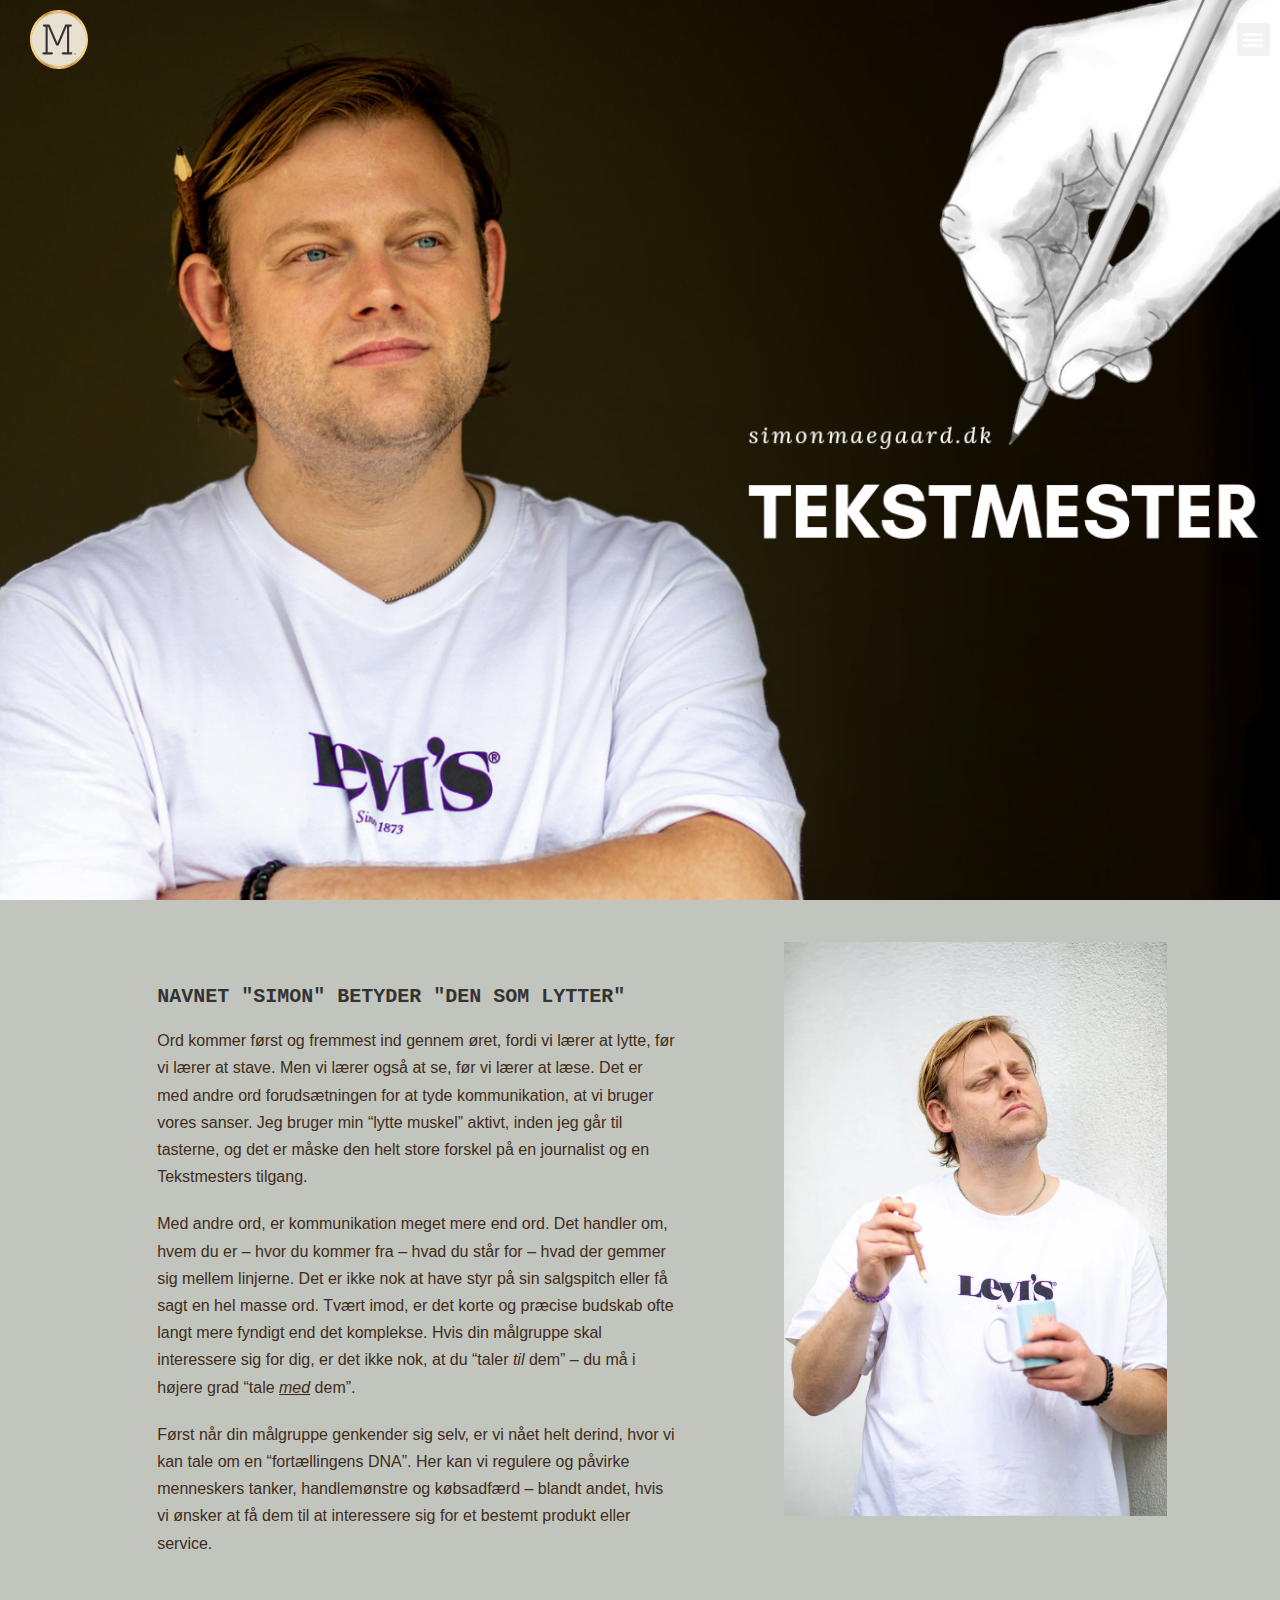
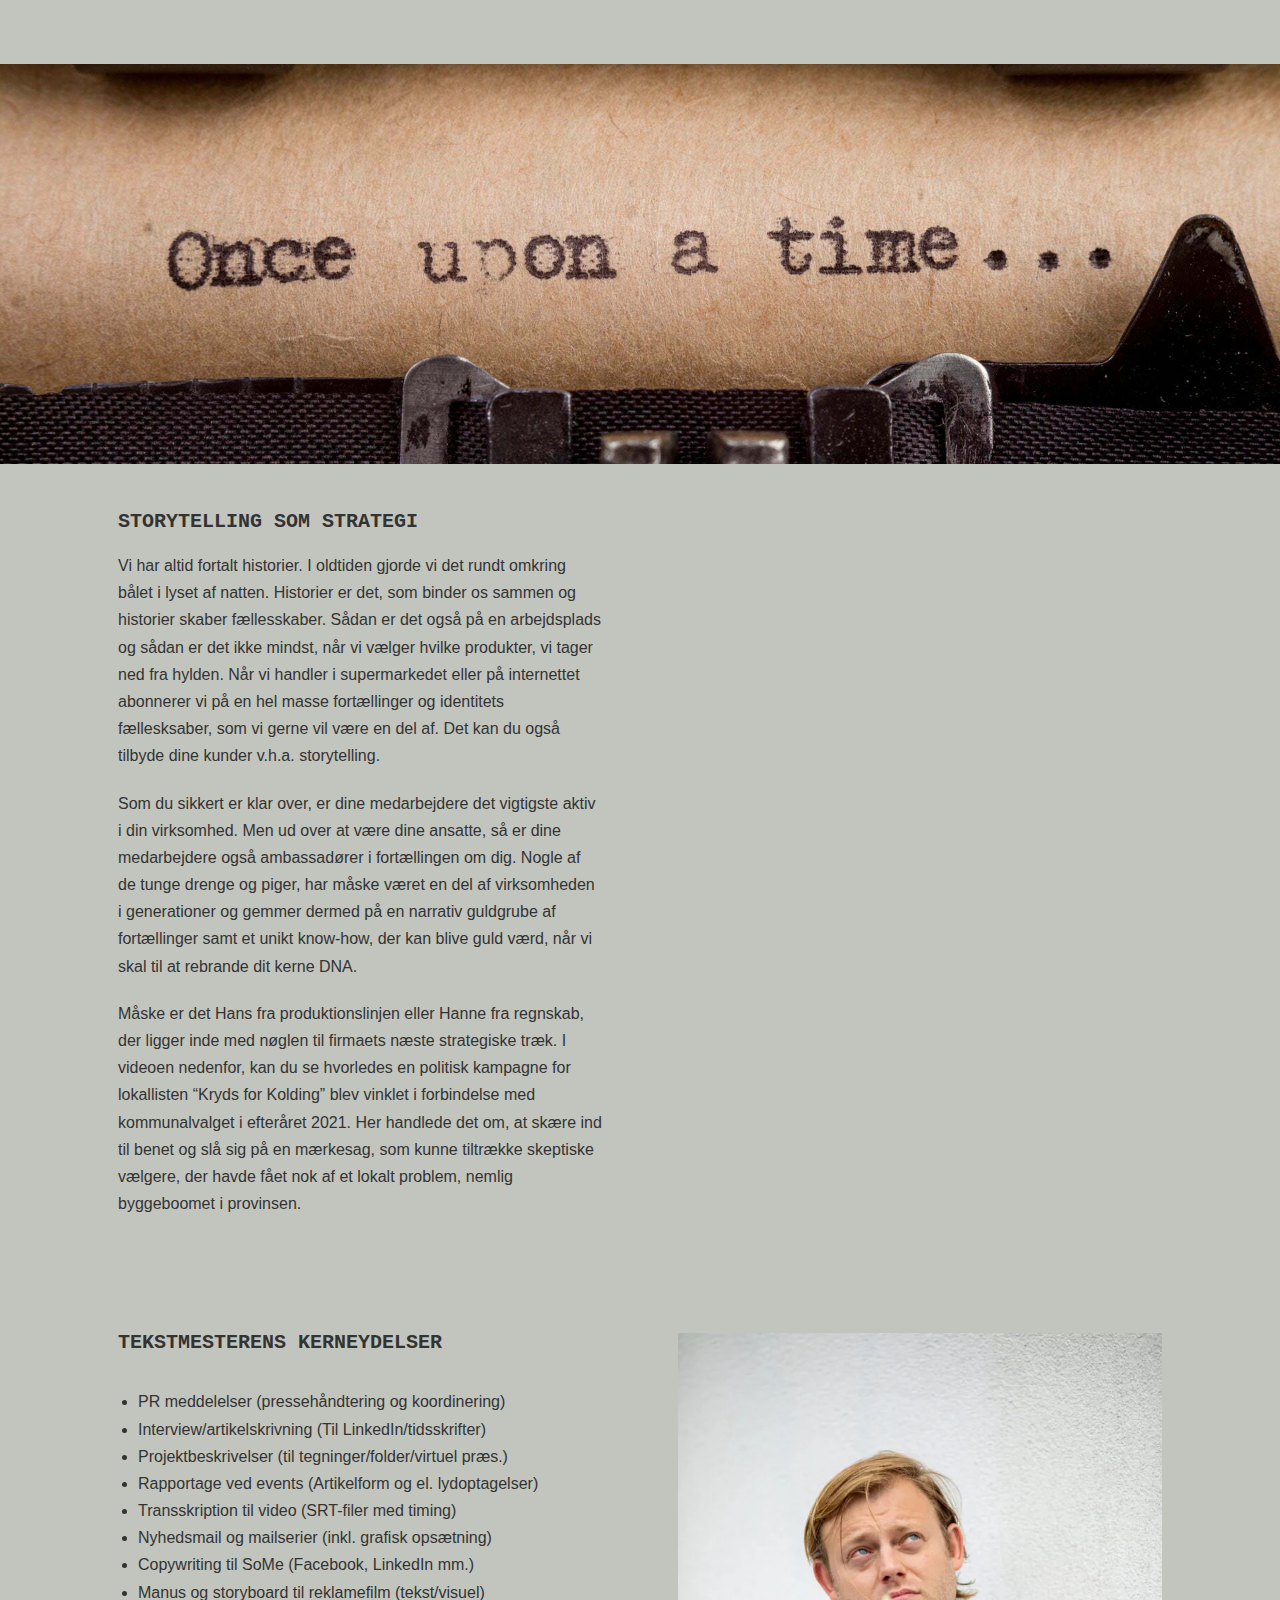
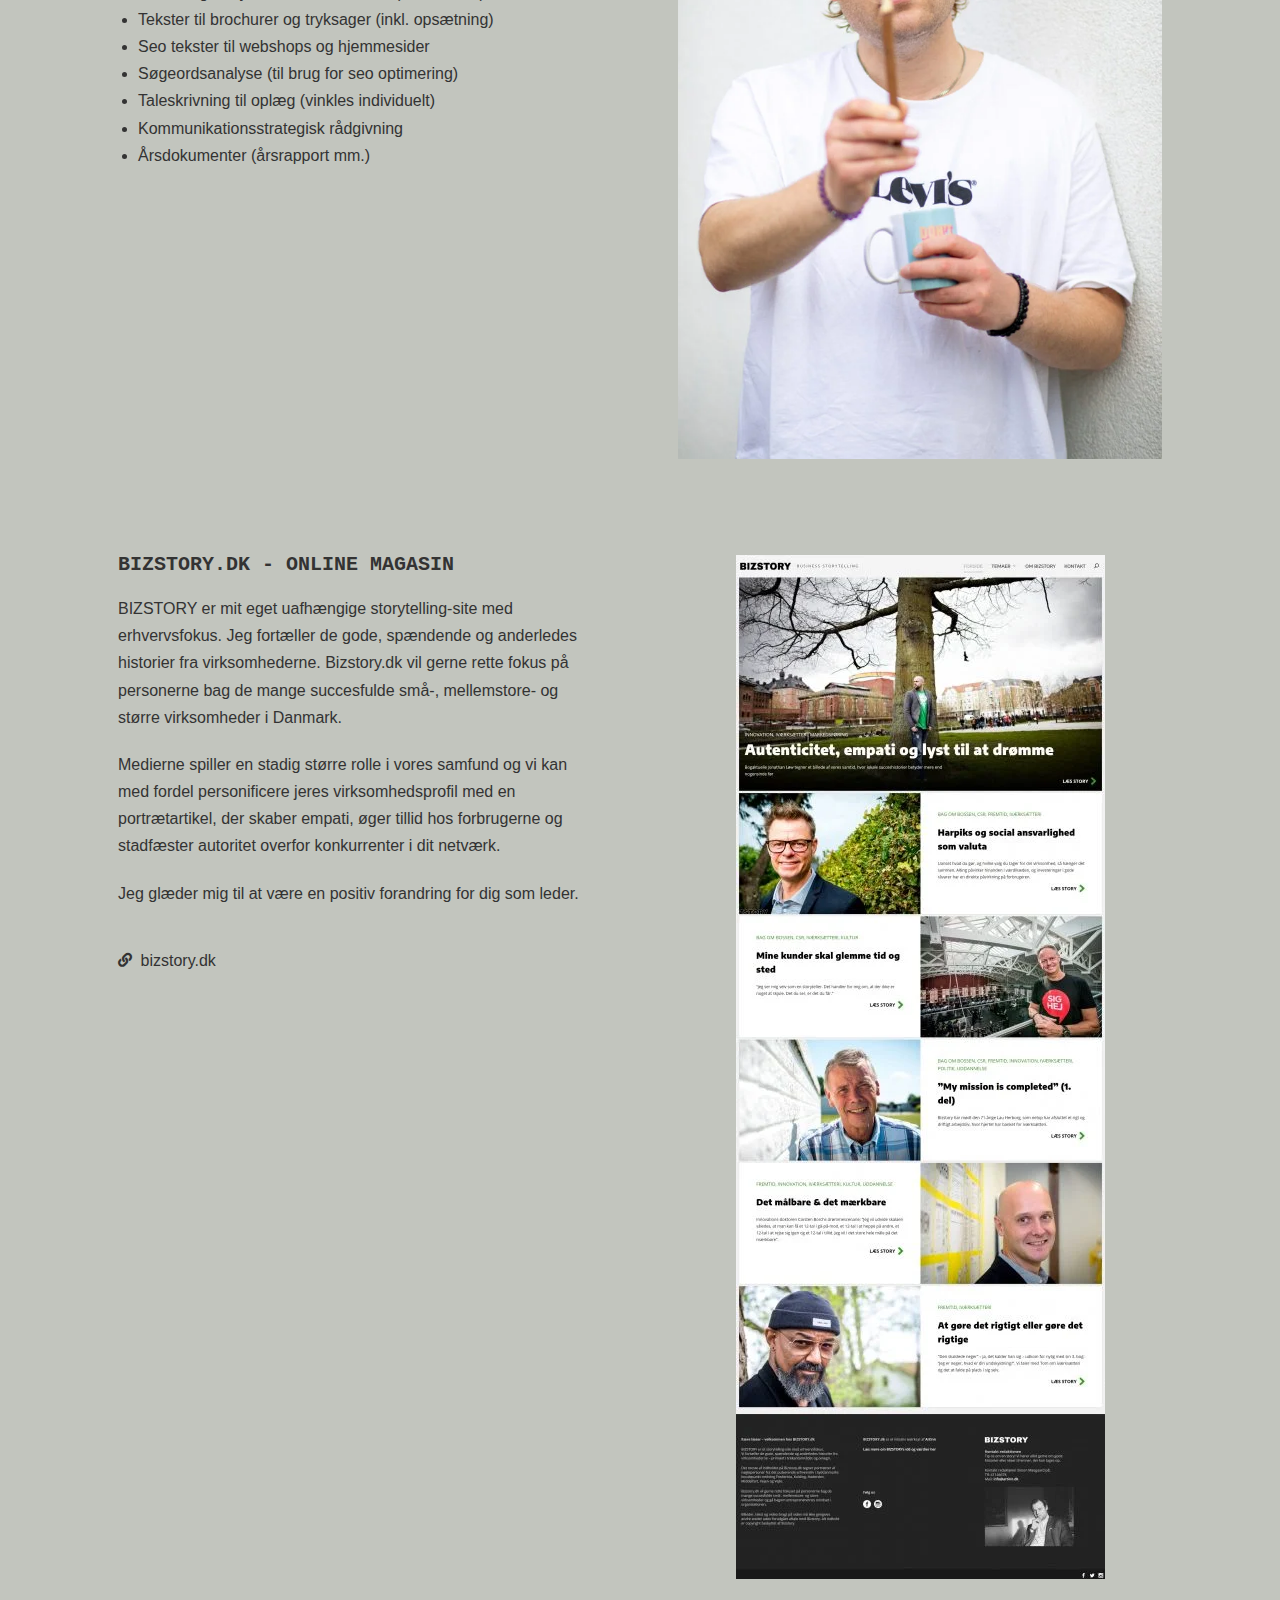
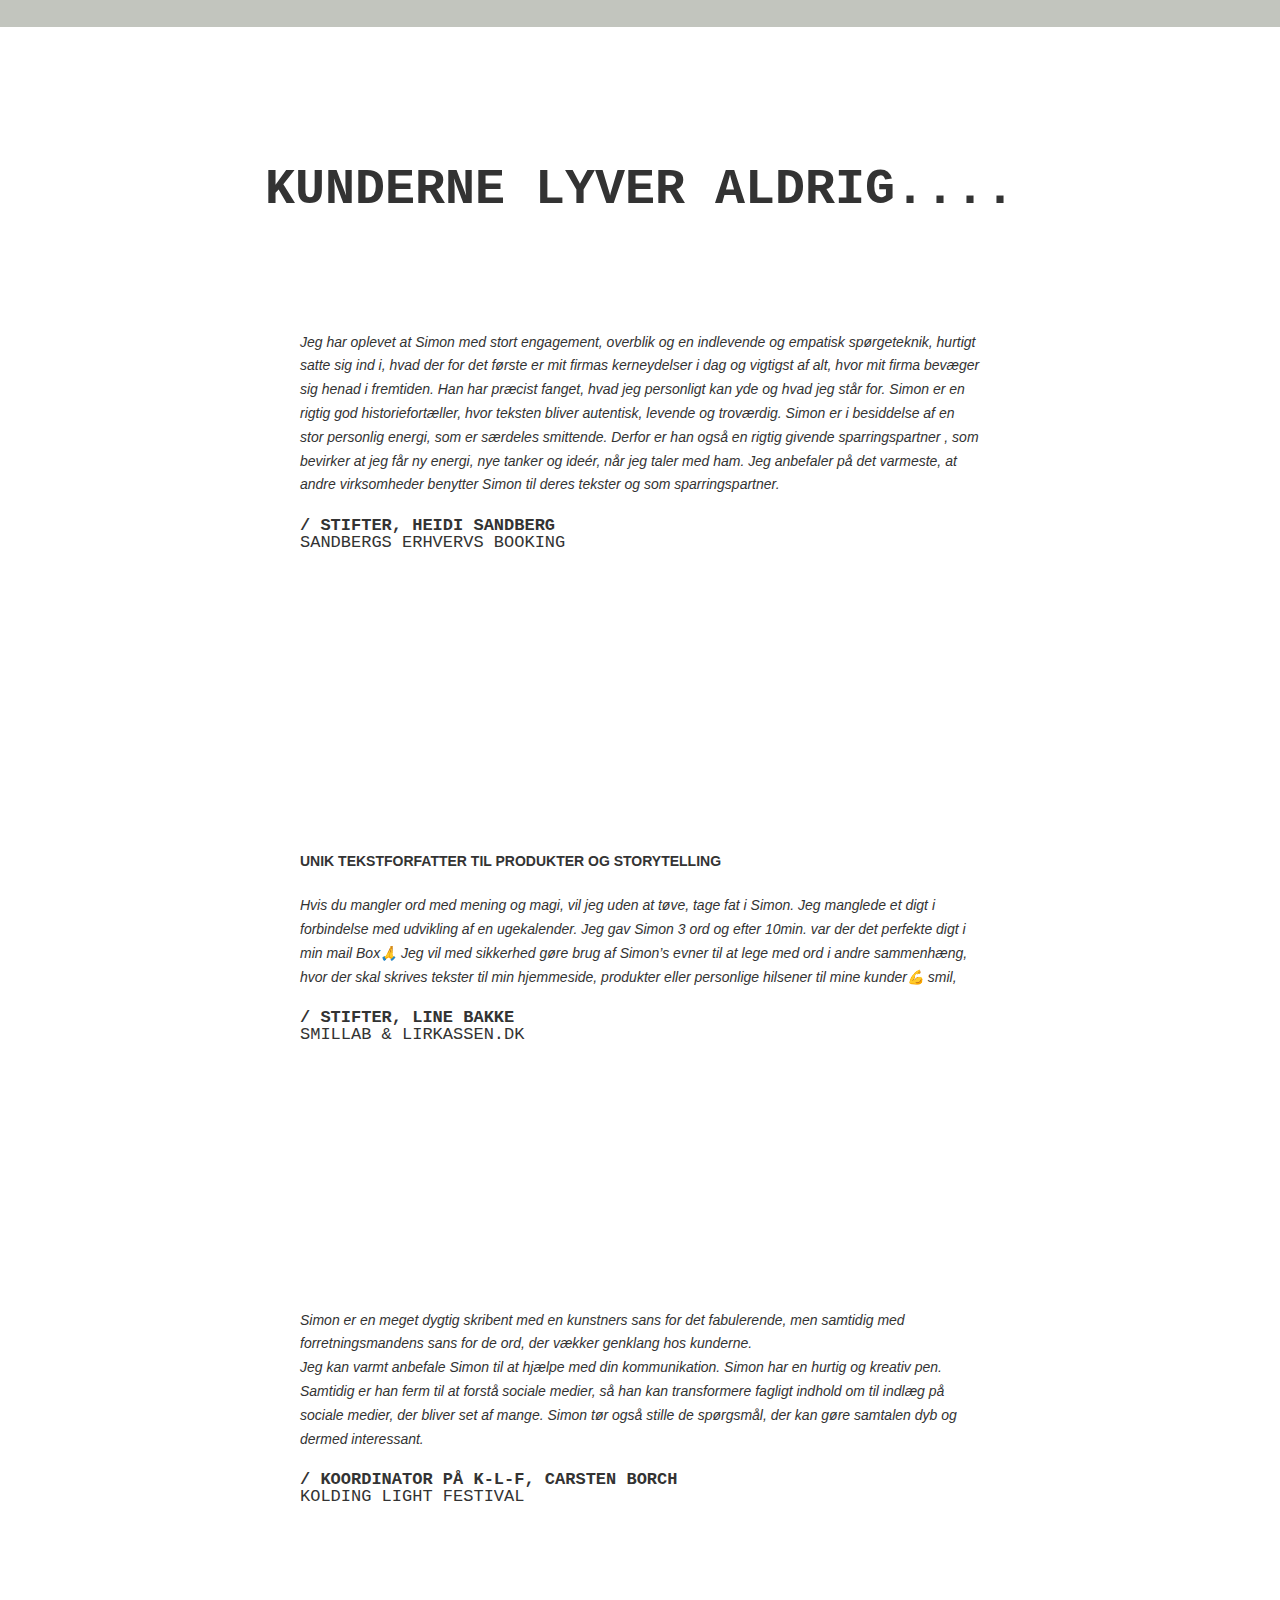
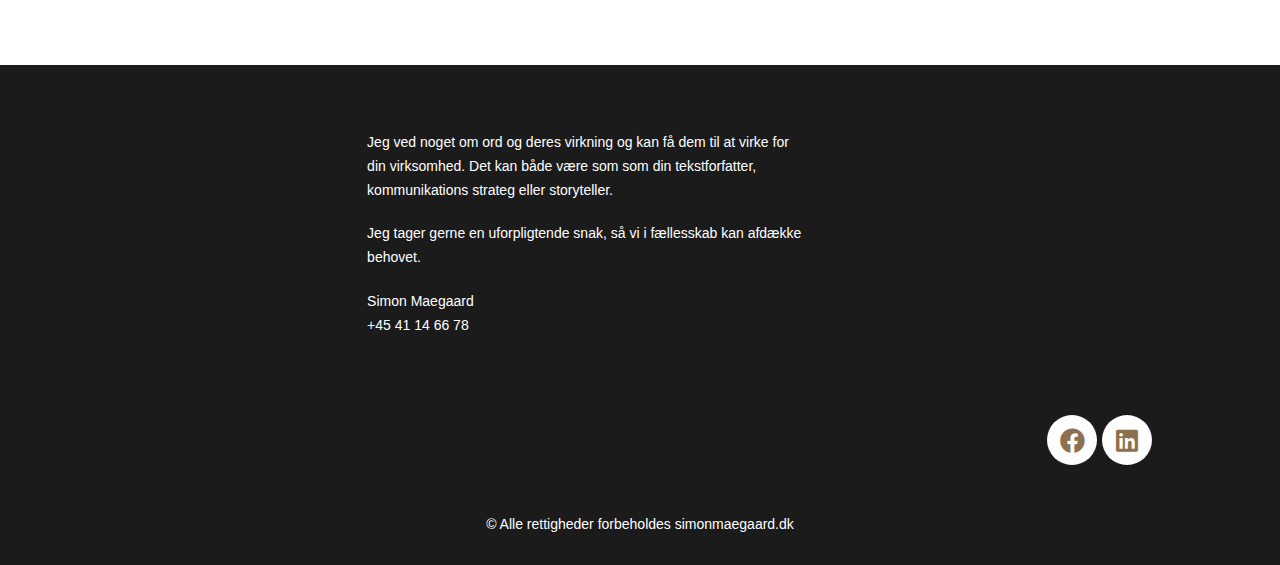
==== commit 7ca1bbb1: "changed domain to" ====
--- a/index.html
+++ b/index.html
@@ -105,7 +105,7 @@
 	<svg xmlns="http://www.w3.org/2000/svg" viewBox="0 0 0 0" width="0" height="0" focusable="false" role="none" style="visibility: hidden; position: absolute; left: -9999px; overflow: hidden;" ><defs><filter id="wp-duotone-dark-grayscale"><feColorMatrix color-interpolation-filters="sRGB" type="matrix" values=" .299 .587 .114 0 0 .299 .587 .114 0 0 .299 .587 .114 0 0 .299 .587 .114 0 0 " /><feComponentTransfer color-interpolation-filters="sRGB" ><feFuncR type="table" tableValues="0 0.49803921568627" /><feFuncG type="table" tableValues="0 0.49803921568627" /><feFuncB type="table" tableValues="0 0.49803921568627" /><feFuncA type="table" tableValues="1 1" /></feComponentTransfer><feComposite in2="SourceGraphic" operator="in" /></filter></defs></svg><svg xmlns="http://www.w3.org/2000/svg" viewBox="0 0 0 0" width="0" height="0" focusable="false" role="none" style="visibility: hidden; position: absolute; left: -9999px; overflow: hidden;" ><defs><filter id="wp-duotone-grayscale"><feColorMatrix color-interpolation-filters="sRGB" type="matrix" values=" .299 .587 .114 0 0 .299 .587 .114 0 0 .299 .587 .114 0 0 .299 .587 .114 0 0 " /><feComponentTransfer color-interpolation-filters="sRGB" ><feFuncR type="table" tableValues="0 1" /><feFuncG type="table" tableValues="0 1" /><feFuncB type="table" tableValues="0 1" /><feFuncA type="table" tableValues="1 1" /></feComponentTransfer><feComposite in2="SourceGraphic" operator="in" /></filter></defs></svg><svg xmlns="http://www.w3.org/2000/svg" viewBox="0 0 0 0" width="0" height="0" focusable="false" role="none" style="visibility: hidden; position: absolute; left: -9999px; overflow: hidden;" ><defs><filter id="wp-duotone-purple-yellow"><feColorMatrix color-interpolation-filters="sRGB" type="matrix" values=" .299 .587 .114 0 0 .299 .587 .114 0 0 .299 .587 .114 0 0 .299 .587 .114 0 0 " /><feComponentTransfer color-interpolation-filters="sRGB" ><feFuncR type="table" tableValues="0.54901960784314 0.98823529411765" /><feFuncG type="table" tableValues="0 1" /><feFuncB type="table" tableValues="0.71764705882353 0.25490196078431" /><feFuncA type="table" tableValues="1 1" /></feComponentTransfer><feComposite in2="SourceGraphic" operator="in" /></filter></defs></svg><svg xmlns="http://www.w3.org/2000/svg" viewBox="0 0 0 0" width="0" height="0" focusable="false" role="none" style="visibility: hidden; position: absolute; left: -9999px; overflow: hidden;" ><defs><filter id="wp-duotone-blue-red"><feColorMatrix color-interpolation-filters="sRGB" type="matrix" values=" .299 .587 .114 0 0 .299 .587 .114 0 0 .299 .587 .114 0 0 .299 .587 .114 0 0 " /><feComponentTransfer color-interpolation-filters="sRGB" ><feFuncR type="table" tableValues="0 1" /><feFuncG type="table" tableValues="0 0.27843137254902" /><feFuncB type="table" tableValues="0.5921568627451 0.27843137254902" /><feFuncA type="table" tableValues="1 1" /></feComponentTransfer><feComposite in2="SourceGraphic" operator="in" /></filter></defs></svg><svg xmlns="http://www.w3.org/2000/svg" viewBox="0 0 0 0" width="0" height="0" focusable="false" role="none" style="visibility: hidden; position: absolute; left: -9999px; overflow: hidden;" ><defs><filter id="wp-duotone-midnight"><feColorMatrix color-interpolation-filters="sRGB" type="matrix" values=" .299 .587 .114 0 0 .299 .587 .114 0 0 .299 .587 .114 0 0 .299 .587 .114 0 0 " /><feComponentTransfer color-interpolation-filters="sRGB" ><feFuncR type="table" tableValues="0 0" /><feFuncG type="table" tableValues="0 0.64705882352941" /><feFuncB type="table" tableValues="0 1" /><feFuncA type="table" tableValues="1 1" /></feComponentTransfer><feComposite in2="SourceGraphic" operator="in" /></filter></defs></svg><svg xmlns="http://www.w3.org/2000/svg" viewBox="0 0 0 0" width="0" height="0" focusable="false" role="none" style="visibility: hidden; position: absolute; left: -9999px; overflow: hidden;" ><defs><filter id="wp-duotone-magenta-yellow"><feColorMatrix color-interpolation-filters="sRGB" type="matrix" values=" .299 .587 .114 0 0 .299 .587 .114 0 0 .299 .587 .114 0 0 .299 .587 .114 0 0 " /><feComponentTransfer color-interpolation-filters="sRGB" ><feFuncR type="table" tableValues="0.78039215686275 1" /><feFuncG type="table" tableValues="0 0.94901960784314" /><feFuncB type="table" tableValues="0.35294117647059 0.47058823529412" /><feFuncA type="table" tableValues="1 1" /></feComponentTransfer><feComposite in2="SourceGraphic" operator="in" /></filter></defs></svg><svg xmlns="http://www.w3.org/2000/svg" viewBox="0 0 0 0" width="0" height="0" focusable="false" role="none" style="visibility: hidden; position: absolute; left: -9999px; overflow: hidden;" ><defs><filter id="wp-duotone-purple-green"><feColorMatrix color-interpolation-filters="sRGB" type="matrix" values=" .299 .587 .114 0 0 .299 .587 .114 0 0 .299 .587 .114 0 0 .299 .587 .114 0 0 " /><feComponentTransfer color-interpolation-filters="sRGB" ><feFuncR type="table" tableValues="0.65098039215686 0.40392156862745" /><feFuncG type="table" tableValues="0 1" /><feFuncB type="table" tableValues="0.44705882352941 0.4" /><feFuncA type="table" tableValues="1 1" /></feComponentTransfer><feComposite in2="SourceGraphic" operator="in" /></filter></defs></svg><svg xmlns="http://www.w3.org/2000/svg" viewBox="0 0 0 0" width="0" height="0" focusable="false" role="none" style="visibility: hidden; position: absolute; left: -9999px; overflow: hidden;" ><defs><filter id="wp-duotone-blue-orange"><feColorMatrix color-interpolation-filters="sRGB" type="matrix" values=" .299 .587 .114 0 0 .299 .587 .114 0 0 .299 .587 .114 0 0 .299 .587 .114 0 0 " /><feComponentTransfer color-interpolation-filters="sRGB" ><feFuncR type="table" tableValues="0.098039215686275 1" /><feFuncG type="table" tableValues="0 0.66274509803922" /><feFuncB type="table" tableValues="0.84705882352941 0.41960784313725" /><feFuncA type="table" tableValues="1 1" /></feComponentTransfer><feComposite in2="SourceGraphic" operator="in" /></filter></defs></svg>		<div data-elementor-type="wp-page" data-elementor-id="8" class="elementor elementor-8">
 						<div class="elementor-inner">
 				<div class="elementor-section-wrap">
-									<section data-particle_enable="false" data-particle-mobile-disabled="false" class="elementor-section elementor-top-section elementor-element elementor-element-9cbf925 elementor-section-height-full elementor-section-full_width elementor-section-items-top elementor-hidden-mobile elementor-section-height-default" data-id="9cbf925" data-element_type="section" data-settings="{&quot;background_background&quot;:&quot;slideshow&quot;,&quot;background_slideshow_gallery&quot;:[{&quot;id&quot;:247,&quot;url&quot;:&quot;https:\/\/simonmaegaard.dk\/wp-content\/uploads\/2022\/05\/SIGNATUR.png&quot;}],&quot;background_slideshow_loop&quot;:&quot;yes&quot;,&quot;background_slideshow_slide_duration&quot;:5000,&quot;background_slideshow_slide_transition&quot;:&quot;fade&quot;,&quot;background_slideshow_transition_duration&quot;:500}">
+									<section data-particle_enable="false" data-particle-mobile-disabled="false" class="elementor-section elementor-top-section elementor-element elementor-element-9cbf925 elementor-section-height-full elementor-section-full_width elementor-section-items-top elementor-hidden-mobile elementor-section-height-default" data-id="9cbf925" data-element_type="section" data-settings="{&quot;background_background&quot;:&quot;slideshow&quot;,&quot;background_slideshow_gallery&quot;:[{&quot;id&quot;:247,&quot;url&quot;:&quot;\/wp-content\/uploads\/2022\/05\/SIGNATUR.png&quot;}],&quot;background_slideshow_loop&quot;:&quot;yes&quot;,&quot;background_slideshow_slide_duration&quot;:5000,&quot;background_slideshow_slide_transition&quot;:&quot;fade&quot;,&quot;background_slideshow_transition_duration&quot;:500}">
 							<div class="elementor-background-overlay"></div>
 							<div class="elementor-container elementor-column-gap-default">
 							<div class="elementor-row">
@@ -146,7 +146,7 @@
 								</div>
 					</div>
 		</section>
-				<section data-particle_enable="false" data-particle-mobile-disabled="false" class="elementor-section elementor-top-section elementor-element elementor-element-09e95ee elementor-section-height-full elementor-section-full_width elementor-section-items-top elementor-hidden-desktop elementor-hidden-tablet elementor-section-height-default" data-id="09e95ee" data-element_type="section" data-settings="{&quot;background_background&quot;:&quot;slideshow&quot;,&quot;background_slideshow_gallery&quot;:[{&quot;id&quot;:425,&quot;url&quot;:&quot;https:\/\/simonmaegaard.dk\/wp-content\/uploads\/2022\/06\/20220530_120156_0000-1.png&quot;}],&quot;background_slideshow_loop&quot;:&quot;yes&quot;,&quot;background_slideshow_slide_duration&quot;:5000,&quot;background_slideshow_slide_transition&quot;:&quot;fade&quot;,&quot;background_slideshow_transition_duration&quot;:500}">
+				<section data-particle_enable="false" data-particle-mobile-disabled="false" class="elementor-section elementor-top-section elementor-element elementor-element-09e95ee elementor-section-height-full elementor-section-full_width elementor-section-items-top elementor-hidden-desktop elementor-hidden-tablet elementor-section-height-default" data-id="09e95ee" data-element_type="section" data-settings="{&quot;background_background&quot;:&quot;slideshow&quot;,&quot;background_slideshow_gallery&quot;:[{&quot;id&quot;:425,&quot;url&quot;:&quot;\/wp-content\/uploads\/2022\/06\/20220530_120156_0000-1.png&quot;}],&quot;background_slideshow_loop&quot;:&quot;yes&quot;,&quot;background_slideshow_slide_duration&quot;:5000,&quot;background_slideshow_slide_transition&quot;:&quot;fade&quot;,&quot;background_slideshow_transition_duration&quot;:500}">
 							<div class="elementor-background-overlay"></div>
 							<div class="elementor-container elementor-column-gap-default">
 							<div class="elementor-row">
@@ -601,7 +601,7 @@
 		<link rel='stylesheet' id='e-animations-css'  href='wp-content/plugins/elementor/assets/lib/animations/animations.min.css%3Fver=3.6.5.css' media='all' />
 <script src='https://apis.google.com/js/platform.js?ver=1654104538' id='eael-google-api-js'></script>
 <script id='cb70d11b8-js-extra'>
-var localize = {"ajaxurl":"https:\/\/simonmaegaard.dk\/wp-admin\/admin-ajax.php","nonce":"249e337d43","i18n":{"added":"Added ","compare":"Compare","loading":"Loading..."},"page_permalink":"https:\/\/simonmaegaard.dk\/","cart_redirectition":"","cart_page_url":"","ParticleThemesData":{"default":"{\"particles\":{\"number\":{\"value\":160,\"density\":{\"enable\":true,\"value_area\":800}},\"color\":{\"value\":\"#ffffff\"},\"shape\":{\"type\":\"circle\",\"stroke\":{\"width\":0,\"color\":\"#000000\"},\"polygon\":{\"nb_sides\":5},\"image\":{\"src\":\"img\/github.svg\",\"width\":100,\"height\":100}},\"opacity\":{\"value\":0.5,\"random\":false,\"anim\":{\"enable\":false,\"speed\":1,\"opacity_min\":0.1,\"sync\":false}},\"size\":{\"value\":3,\"random\":true,\"anim\":{\"enable\":false,\"speed\":40,\"size_min\":0.1,\"sync\":false}},\"line_linked\":{\"enable\":true,\"distance\":150,\"color\":\"#ffffff\",\"opacity\":0.4,\"width\":1},\"move\":{\"enable\":true,\"speed\":6,\"direction\":\"none\",\"random\":false,\"straight\":false,\"out_mode\":\"out\",\"bounce\":false,\"attract\":{\"enable\":false,\"rotateX\":600,\"rotateY\":1200}}},\"interactivity\":{\"detect_on\":\"canvas\",\"events\":{\"onhover\":{\"enable\":true,\"mode\":\"repulse\"},\"onclick\":{\"enable\":true,\"mode\":\"push\"},\"resize\":true},\"modes\":{\"grab\":{\"distance\":400,\"line_linked\":{\"opacity\":1}},\"bubble\":{\"distance\":400,\"size\":40,\"duration\":2,\"opacity\":8,\"speed\":3},\"repulse\":{\"distance\":200,\"duration\":0.4},\"push\":{\"particles_nb\":4},\"remove\":{\"particles_nb\":2}}},\"retina_detect\":true}","nasa":"{\"particles\":{\"number\":{\"value\":250,\"density\":{\"enable\":true,\"value_area\":800}},\"color\":{\"value\":\"#ffffff\"},\"shape\":{\"type\":\"circle\",\"stroke\":{\"width\":0,\"color\":\"#000000\"},\"polygon\":{\"nb_sides\":5},\"image\":{\"src\":\"img\/github.svg\",\"width\":100,\"height\":100}},\"opacity\":{\"value\":1,\"random\":true,\"anim\":{\"enable\":true,\"speed\":1,\"opacity_min\":0,\"sync\":false}},\"size\":{\"value\":3,\"random\":true,\"anim\":{\"enable\":false,\"speed\":4,\"size_min\":0.3,\"sync\":false}},\"line_linked\":{\"enable\":false,\"distance\":150,\"color\":\"#ffffff\",\"opacity\":0.4,\"width\":1},\"move\":{\"enable\":true,\"speed\":1,\"direction\":\"none\",\"random\":true,\"straight\":false,\"out_mode\":\"out\",\"bounce\":false,\"attract\":{\"enable\":false,\"rotateX\":600,\"rotateY\":600}}},\"interactivity\":{\"detect_on\":\"canvas\",\"events\":{\"onhover\":{\"enable\":true,\"mode\":\"bubble\"},\"onclick\":{\"enable\":true,\"mode\":\"repulse\"},\"resize\":true},\"modes\":{\"grab\":{\"distance\":400,\"line_linked\":{\"opacity\":1}},\"bubble\":{\"distance\":250,\"size\":0,\"duration\":2,\"opacity\":0,\"speed\":3},\"repulse\":{\"distance\":400,\"duration\":0.4},\"push\":{\"particles_nb\":4},\"remove\":{\"particles_nb\":2}}},\"retina_detect\":true}","bubble":"{\"particles\":{\"number\":{\"value\":15,\"density\":{\"enable\":true,\"value_area\":800}},\"color\":{\"value\":\"#1b1e34\"},\"shape\":{\"type\":\"polygon\",\"stroke\":{\"width\":0,\"color\":\"#000\"},\"polygon\":{\"nb_sides\":6},\"image\":{\"src\":\"img\/github.svg\",\"width\":100,\"height\":100}},\"opacity\":{\"value\":0.3,\"random\":true,\"anim\":{\"enable\":false,\"speed\":1,\"opacity_min\":0.1,\"sync\":false}},\"size\":{\"value\":50,\"random\":false,\"anim\":{\"enable\":true,\"speed\":10,\"size_min\":40,\"sync\":false}},\"line_linked\":{\"enable\":false,\"distance\":200,\"color\":\"#ffffff\",\"opacity\":1,\"width\":2},\"move\":{\"enable\":true,\"speed\":8,\"direction\":\"none\",\"random\":false,\"straight\":false,\"out_mode\":\"out\",\"bounce\":false,\"attract\":{\"enable\":false,\"rotateX\":600,\"rotateY\":1200}}},\"interactivity\":{\"detect_on\":\"canvas\",\"events\":{\"onhover\":{\"enable\":false,\"mode\":\"grab\"},\"onclick\":{\"enable\":false,\"mode\":\"push\"},\"resize\":true},\"modes\":{\"grab\":{\"distance\":400,\"line_linked\":{\"opacity\":1}},\"bubble\":{\"distance\":400,\"size\":40,\"duration\":2,\"opacity\":8,\"speed\":3},\"repulse\":{\"distance\":200,\"duration\":0.4},\"push\":{\"particles_nb\":4},\"remove\":{\"particles_nb\":2}}},\"retina_detect\":true}","snow":"{\"particles\":{\"number\":{\"value\":450,\"density\":{\"enable\":true,\"value_area\":800}},\"color\":{\"value\":\"#fff\"},\"shape\":{\"type\":\"circle\",\"stroke\":{\"width\":0,\"color\":\"#000000\"},\"polygon\":{\"nb_sides\":5},\"image\":{\"src\":\"img\/github.svg\",\"width\":100,\"height\":100}},\"opacity\":{\"value\":0.5,\"random\":true,\"anim\":{\"enable\":false,\"speed\":1,\"opacity_min\":0.1,\"sync\":false}},\"size\":{\"value\":5,\"random\":true,\"anim\":{\"enable\":false,\"speed\":40,\"size_min\":0.1,\"sync\":false}},\"line_linked\":{\"enable\":false,\"distance\":500,\"color\":\"#ffffff\",\"opacity\":0.4,\"width\":2},\"move\":{\"enable\":true,\"speed\":6,\"direction\":\"bottom\",\"random\":false,\"straight\":false,\"out_mode\":\"out\",\"bounce\":false,\"attract\":{\"enable\":false,\"rotateX\":600,\"rotateY\":1200}}},\"interactivity\":{\"detect_on\":\"canvas\",\"events\":{\"onhover\":{\"enable\":true,\"mode\":\"bubble\"},\"onclick\":{\"enable\":true,\"mode\":\"repulse\"},\"resize\":true},\"modes\":{\"grab\":{\"distance\":400,\"line_linked\":{\"opacity\":0.5}},\"bubble\":{\"distance\":400,\"size\":4,\"duration\":0.3,\"opacity\":1,\"speed\":3},\"repulse\":{\"distance\":200,\"duration\":0.4},\"push\":{\"particles_nb\":4},\"remove\":{\"particles_nb\":2}}},\"retina_detect\":true}","nyan_cat":"{\"particles\":{\"number\":{\"value\":150,\"density\":{\"enable\":false,\"value_area\":800}},\"color\":{\"value\":\"#ffffff\"},\"shape\":{\"type\":\"star\",\"stroke\":{\"width\":0,\"color\":\"#000000\"},\"polygon\":{\"nb_sides\":5},\"image\":{\"src\":\"http:\/\/wiki.lexisnexis.com\/academic\/images\/f\/fb\/Itunes_podcast_icon_300.jpg\",\"width\":100,\"height\":100}},\"opacity\":{\"value\":0.5,\"random\":false,\"anim\":{\"enable\":false,\"speed\":1,\"opacity_min\":0.1,\"sync\":false}},\"size\":{\"value\":4,\"random\":true,\"anim\":{\"enable\":false,\"speed\":40,\"size_min\":0.1,\"sync\":false}},\"line_linked\":{\"enable\":false,\"distance\":150,\"color\":\"#ffffff\",\"opacity\":0.4,\"width\":1},\"move\":{\"enable\":true,\"speed\":14,\"direction\":\"left\",\"random\":false,\"straight\":true,\"out_mode\":\"out\",\"bounce\":false,\"attract\":{\"enable\":false,\"rotateX\":600,\"rotateY\":1200}}},\"interactivity\":{\"detect_on\":\"canvas\",\"events\":{\"onhover\":{\"enable\":false,\"mode\":\"grab\"},\"onclick\":{\"enable\":true,\"mode\":\"repulse\"},\"resize\":true},\"modes\":{\"grab\":{\"distance\":200,\"line_linked\":{\"opacity\":1}},\"bubble\":{\"distance\":400,\"size\":40,\"duration\":2,\"opacity\":8,\"speed\":3},\"repulse\":{\"distance\":200,\"duration\":0.4},\"push\":{\"particles_nb\":4},\"remove\":{\"particles_nb\":2}}},\"retina_detect\":true}"},"eael_translate_text":{"required_text":"is a required field","invalid_text":"Invalid","billing_text":"Billing","shipping_text":"Shipping"},"eael_login_nonce":"d9e4626ba6","eael_register_nonce":"d15d586b65"};
+var localize = {"ajaxurl":"\/wp-admin\/admin-ajax.php","nonce":"249e337d43","i18n":{"added":"Added ","compare":"Compare","loading":"Loading..."},"page_permalink":"\/","cart_redirectition":"","cart_page_url":"","ParticleThemesData":{"default":"{\"particles\":{\"number\":{\"value\":160,\"density\":{\"enable\":true,\"value_area\":800}},\"color\":{\"value\":\"#ffffff\"},\"shape\":{\"type\":\"circle\",\"stroke\":{\"width\":0,\"color\":\"#000000\"},\"polygon\":{\"nb_sides\":5},\"image\":{\"src\":\"img\/github.svg\",\"width\":100,\"height\":100}},\"opacity\":{\"value\":0.5,\"random\":false,\"anim\":{\"enable\":false,\"speed\":1,\"opacity_min\":0.1,\"sync\":false}},\"size\":{\"value\":3,\"random\":true,\"anim\":{\"enable\":false,\"speed\":40,\"size_min\":0.1,\"sync\":false}},\"line_linked\":{\"enable\":true,\"distance\":150,\"color\":\"#ffffff\",\"opacity\":0.4,\"width\":1},\"move\":{\"enable\":true,\"speed\":6,\"direction\":\"none\",\"random\":false,\"straight\":false,\"out_mode\":\"out\",\"bounce\":false,\"attract\":{\"enable\":false,\"rotateX\":600,\"rotateY\":1200}}},\"interactivity\":{\"detect_on\":\"canvas\",\"events\":{\"onhover\":{\"enable\":true,\"mode\":\"repulse\"},\"onclick\":{\"enable\":true,\"mode\":\"push\"},\"resize\":true},\"modes\":{\"grab\":{\"distance\":400,\"line_linked\":{\"opacity\":1}},\"bubble\":{\"distance\":400,\"size\":40,\"duration\":2,\"opacity\":8,\"speed\":3},\"repulse\":{\"distance\":200,\"duration\":0.4},\"push\":{\"particles_nb\":4},\"remove\":{\"particles_nb\":2}}},\"retina_detect\":true}","nasa":"{\"particles\":{\"number\":{\"value\":250,\"density\":{\"enable\":true,\"value_area\":800}},\"color\":{\"value\":\"#ffffff\"},\"shape\":{\"type\":\"circle\",\"stroke\":{\"width\":0,\"color\":\"#000000\"},\"polygon\":{\"nb_sides\":5},\"image\":{\"src\":\"img\/github.svg\",\"width\":100,\"height\":100}},\"opacity\":{\"value\":1,\"random\":true,\"anim\":{\"enable\":true,\"speed\":1,\"opacity_min\":0,\"sync\":false}},\"size\":{\"value\":3,\"random\":true,\"anim\":{\"enable\":false,\"speed\":4,\"size_min\":0.3,\"sync\":false}},\"line_linked\":{\"enable\":false,\"distance\":150,\"color\":\"#ffffff\",\"opacity\":0.4,\"width\":1},\"move\":{\"enable\":true,\"speed\":1,\"direction\":\"none\",\"random\":true,\"straight\":false,\"out_mode\":\"out\",\"bounce\":false,\"attract\":{\"enable\":false,\"rotateX\":600,\"rotateY\":600}}},\"interactivity\":{\"detect_on\":\"canvas\",\"events\":{\"onhover\":{\"enable\":true,\"mode\":\"bubble\"},\"onclick\":{\"enable\":true,\"mode\":\"repulse\"},\"resize\":true},\"modes\":{\"grab\":{\"distance\":400,\"line_linked\":{\"opacity\":1}},\"bubble\":{\"distance\":250,\"size\":0,\"duration\":2,\"opacity\":0,\"speed\":3},\"repulse\":{\"distance\":400,\"duration\":0.4},\"push\":{\"particles_nb\":4},\"remove\":{\"particles_nb\":2}}},\"retina_detect\":true}","bubble":"{\"particles\":{\"number\":{\"value\":15,\"density\":{\"enable\":true,\"value_area\":800}},\"color\":{\"value\":\"#1b1e34\"},\"shape\":{\"type\":\"polygon\",\"stroke\":{\"width\":0,\"color\":\"#000\"},\"polygon\":{\"nb_sides\":6},\"image\":{\"src\":\"img\/github.svg\",\"width\":100,\"height\":100}},\"opacity\":{\"value\":0.3,\"random\":true,\"anim\":{\"enable\":false,\"speed\":1,\"opacity_min\":0.1,\"sync\":false}},\"size\":{\"value\":50,\"random\":false,\"anim\":{\"enable\":true,\"speed\":10,\"size_min\":40,\"sync\":false}},\"line_linked\":{\"enable\":false,\"distance\":200,\"color\":\"#ffffff\",\"opacity\":1,\"width\":2},\"move\":{\"enable\":true,\"speed\":8,\"direction\":\"none\",\"random\":false,\"straight\":false,\"out_mode\":\"out\",\"bounce\":false,\"attract\":{\"enable\":false,\"rotateX\":600,\"rotateY\":1200}}},\"interactivity\":{\"detect_on\":\"canvas\",\"events\":{\"onhover\":{\"enable\":false,\"mode\":\"grab\"},\"onclick\":{\"enable\":false,\"mode\":\"push\"},\"resize\":true},\"modes\":{\"grab\":{\"distance\":400,\"line_linked\":{\"opacity\":1}},\"bubble\":{\"distance\":400,\"size\":40,\"duration\":2,\"opacity\":8,\"speed\":3},\"repulse\":{\"distance\":200,\"duration\":0.4},\"push\":{\"particles_nb\":4},\"remove\":{\"particles_nb\":2}}},\"retina_detect\":true}","snow":"{\"particles\":{\"number\":{\"value\":450,\"density\":{\"enable\":true,\"value_area\":800}},\"color\":{\"value\":\"#fff\"},\"shape\":{\"type\":\"circle\",\"stroke\":{\"width\":0,\"color\":\"#000000\"},\"polygon\":{\"nb_sides\":5},\"image\":{\"src\":\"img\/github.svg\",\"width\":100,\"height\":100}},\"opacity\":{\"value\":0.5,\"random\":true,\"anim\":{\"enable\":false,\"speed\":1,\"opacity_min\":0.1,\"sync\":false}},\"size\":{\"value\":5,\"random\":true,\"anim\":{\"enable\":false,\"speed\":40,\"size_min\":0.1,\"sync\":false}},\"line_linked\":{\"enable\":false,\"distance\":500,\"color\":\"#ffffff\",\"opacity\":0.4,\"width\":2},\"move\":{\"enable\":true,\"speed\":6,\"direction\":\"bottom\",\"random\":false,\"straight\":false,\"out_mode\":\"out\",\"bounce\":false,\"attract\":{\"enable\":false,\"rotateX\":600,\"rotateY\":1200}}},\"interactivity\":{\"detect_on\":\"canvas\",\"events\":{\"onhover\":{\"enable\":true,\"mode\":\"bubble\"},\"onclick\":{\"enable\":true,\"mode\":\"repulse\"},\"resize\":true},\"modes\":{\"grab\":{\"distance\":400,\"line_linked\":{\"opacity\":0.5}},\"bubble\":{\"distance\":400,\"size\":4,\"duration\":0.3,\"opacity\":1,\"speed\":3},\"repulse\":{\"distance\":200,\"duration\":0.4},\"push\":{\"particles_nb\":4},\"remove\":{\"particles_nb\":2}}},\"retina_detect\":true}","nyan_cat":"{\"particles\":{\"number\":{\"value\":150,\"density\":{\"enable\":false,\"value_area\":800}},\"color\":{\"value\":\"#ffffff\"},\"shape\":{\"type\":\"star\",\"stroke\":{\"width\":0,\"color\":\"#000000\"},\"polygon\":{\"nb_sides\":5},\"image\":{\"src\":\"http:\/\/wiki.lexisnexis.com\/academic\/images\/f\/fb\/Itunes_podcast_icon_300.jpg\",\"width\":100,\"height\":100}},\"opacity\":{\"value\":0.5,\"random\":false,\"anim\":{\"enable\":false,\"speed\":1,\"opacity_min\":0.1,\"sync\":false}},\"size\":{\"value\":4,\"random\":true,\"anim\":{\"enable\":false,\"speed\":40,\"size_min\":0.1,\"sync\":false}},\"line_linked\":{\"enable\":false,\"distance\":150,\"color\":\"#ffffff\",\"opacity\":0.4,\"width\":1},\"move\":{\"enable\":true,\"speed\":14,\"direction\":\"left\",\"random\":false,\"straight\":true,\"out_mode\":\"out\",\"bounce\":false,\"attract\":{\"enable\":false,\"rotateX\":600,\"rotateY\":1200}}},\"interactivity\":{\"detect_on\":\"canvas\",\"events\":{\"onhover\":{\"enable\":false,\"mode\":\"grab\"},\"onclick\":{\"enable\":true,\"mode\":\"repulse\"},\"resize\":true},\"modes\":{\"grab\":{\"distance\":200,\"line_linked\":{\"opacity\":1}},\"bubble\":{\"distance\":400,\"size\":40,\"duration\":2,\"opacity\":8,\"speed\":3},\"repulse\":{\"distance\":200,\"duration\":0.4},\"push\":{\"particles_nb\":4},\"remove\":{\"particles_nb\":2}}},\"retina_detect\":true}"},"eael_translate_text":{"required_text":"is a required field","invalid_text":"Invalid","billing_text":"Billing","shipping_text":"Shipping"},"eael_login_nonce":"d9e4626ba6","eael_register_nonce":"d15d586b65"};
 </script>
 <script src='wp-content/uploads/essential-addons-elementor/734e5f942.min.js%3Fver=1654104538' id='cb70d11b8-js'></script>
 <script src='wp-includes/js/imagesloaded.min.js%3Fver=4.1.4' id='imagesloaded-js'></script>
@@ -640,7 +640,7 @@
 } )( "elementor-pro", { "locale_data": { "messages": { "": {} } } } );
 </script>
 <script id='elementor-pro-frontend-js-before'>
-var ElementorProFrontendConfig = {"ajaxurl":"https:\/\/simonmaegaard.dk\/wp-admin\/admin-ajax.php","nonce":"550ea7e6f3","urls":{"assets":"https:\/\/simonmaegaard.dk\/wp-content\/plugins\/elementor-pro\/assets\/","rest":"https:\/\/simonmaegaard.dk\/wp-json\/"},"shareButtonsNetworks":{"facebook":{"title":"Facebook","has_counter":true},"twitter":{"title":"Twitter"},"linkedin":{"title":"LinkedIn","has_counter":true},"pinterest":{"title":"Pinterest","has_counter":true},"reddit":{"title":"Reddit","has_counter":true},"vk":{"title":"VK","has_counter":true},"odnoklassniki":{"title":"OK","has_counter":true},"tumblr":{"title":"Tumblr"},"digg":{"title":"Digg"},"skype":{"title":"Skype"},"stumbleupon":{"title":"StumbleUpon","has_counter":true},"mix":{"title":"Mix"},"telegram":{"title":"Telegram"},"pocket":{"title":"Pocket","has_counter":true},"xing":{"title":"XING","has_counter":true},"whatsapp":{"title":"WhatsApp"},"email":{"title":"Email"},"print":{"title":"Print"}},"facebook_sdk":{"lang":"da_DK","app_id":""},"lottie":{"defaultAnimationUrl":"https:\/\/simonmaegaard.dk\/wp-content\/plugins\/elementor-pro\/modules\/lottie\/assets\/animations\/default.json"}};
+var ElementorProFrontendConfig = {"ajaxurl":"\/wp-admin\/admin-ajax.php","nonce":"550ea7e6f3","urls":{"assets":"\/wp-content\/plugins\/elementor-pro\/assets\/","rest":"\/wp-json\/"},"shareButtonsNetworks":{"facebook":{"title":"Facebook","has_counter":true},"twitter":{"title":"Twitter"},"linkedin":{"title":"LinkedIn","has_counter":true},"pinterest":{"title":"Pinterest","has_counter":true},"reddit":{"title":"Reddit","has_counter":true},"vk":{"title":"VK","has_counter":true},"odnoklassniki":{"title":"OK","has_counter":true},"tumblr":{"title":"Tumblr"},"digg":{"title":"Digg"},"skype":{"title":"Skype"},"stumbleupon":{"title":"StumbleUpon","has_counter":true},"mix":{"title":"Mix"},"telegram":{"title":"Telegram"},"pocket":{"title":"Pocket","has_counter":true},"xing":{"title":"XING","has_counter":true},"whatsapp":{"title":"WhatsApp"},"email":{"title":"Email"},"print":{"title":"Print"}},"facebook_sdk":{"lang":"da_DK","app_id":""},"lottie":{"defaultAnimationUrl":"\/wp-content\/plugins\/elementor-pro\/modules\/lottie\/assets\/animations\/default.json"}};
 </script>
 <script src='wp-content/plugins/elementor-pro/assets/js/frontend.min.js%3Fver=3.7.1' id='elementor-pro-frontend-js'></script>
 <script src='wp-content/plugins/elementor/assets/lib/waypoints/waypoints.min.js%3Fver=4.0.2' id='elementor-waypoints-js'></script>
@@ -649,7 +649,7 @@
 <script src='wp-content/plugins/elementor/assets/lib/share-link/share-link.min.js%3Fver=3.6.5' id='share-link-js'></script>
 <script src='wp-content/plugins/elementor/assets/lib/dialog/dialog.min.js%3Fver=4.9.0' id='elementor-dialog-js'></script>
 <script id='elementor-frontend-js-before'>
-var elementorFrontendConfig = {"environmentMode":{"edit":false,"wpPreview":false,"isScriptDebug":false},"i18n":{"shareOnFacebook":"Del p\u00e5 Facebook","shareOnTwitter":"Del p\u00e5 Twitter","pinIt":"Fastg\u00f8r","download":"Download","downloadImage":"Download billede","fullscreen":"Fuldsk\u00e6rm","zoom":"Zoom","share":"Del","playVideo":"Afspil video","previous":"Forrige","next":"N\u00e6ste","close":"Luk"},"is_rtl":false,"breakpoints":{"xs":0,"sm":480,"md":768,"lg":1025,"xl":1440,"xxl":1600},"responsive":{"breakpoints":{"mobile":{"label":"Mobil","value":767,"default_value":767,"direction":"max","is_enabled":true},"mobile_extra":{"label":"Mobile Extra","value":880,"default_value":880,"direction":"max","is_enabled":false},"tablet":{"label":"Tablet","value":1024,"default_value":1024,"direction":"max","is_enabled":true},"tablet_extra":{"label":"Tablet Extra","value":1200,"default_value":1200,"direction":"max","is_enabled":false},"laptop":{"label":"B\u00e6rbar computer","value":1366,"default_value":1366,"direction":"max","is_enabled":false},"widescreen":{"label":"Widescreen","value":2400,"default_value":2400,"direction":"min","is_enabled":false}}},"version":"3.6.5","is_static":false,"experimentalFeatures":{"e_import_export":true,"e_hidden_wordpress_widgets":true,"theme_builder_v2":true,"landing-pages":true,"elements-color-picker":true,"favorite-widgets":true,"admin-top-bar":true,"page-transitions":true,"notes":true,"form-submissions":true,"e_scroll_snap":true},"urls":{"assets":"https:\/\/simonmaegaard.dk\/wp-content\/plugins\/elementor\/assets\/"},"settings":{"page":[],"editorPreferences":[]},"kit":{"global_image_lightbox":"yes","active_breakpoints":["viewport_mobile","viewport_tablet"],"lightbox_enable_counter":"yes","lightbox_enable_fullscreen":"yes","lightbox_enable_zoom":"yes","lightbox_enable_share":"yes","lightbox_title_src":"title","lightbox_description_src":"description"},"post":{"id":8,"title":"Simon%20Maegaard%20-%20simonmaegaard.dk","excerpt":"","featuredImage":"https:\/\/simonmaegaard.dk\/wp-content\/uploads\/2022\/05\/SIGNATUR-1024x577.png"}};
+var elementorFrontendConfig = {"environmentMode":{"edit":false,"wpPreview":false,"isScriptDebug":false},"i18n":{"shareOnFacebook":"Del p\u00e5 Facebook","shareOnTwitter":"Del p\u00e5 Twitter","pinIt":"Fastg\u00f8r","download":"Download","downloadImage":"Download billede","fullscreen":"Fuldsk\u00e6rm","zoom":"Zoom","share":"Del","playVideo":"Afspil video","previous":"Forrige","next":"N\u00e6ste","close":"Luk"},"is_rtl":false,"breakpoints":{"xs":0,"sm":480,"md":768,"lg":1025,"xl":1440,"xxl":1600},"responsive":{"breakpoints":{"mobile":{"label":"Mobil","value":767,"default_value":767,"direction":"max","is_enabled":true},"mobile_extra":{"label":"Mobile Extra","value":880,"default_value":880,"direction":"max","is_enabled":false},"tablet":{"label":"Tablet","value":1024,"default_value":1024,"direction":"max","is_enabled":true},"tablet_extra":{"label":"Tablet Extra","value":1200,"default_value":1200,"direction":"max","is_enabled":false},"laptop":{"label":"B\u00e6rbar computer","value":1366,"default_value":1366,"direction":"max","is_enabled":false},"widescreen":{"label":"Widescreen","value":2400,"default_value":2400,"direction":"min","is_enabled":false}}},"version":"3.6.5","is_static":false,"experimentalFeatures":{"e_import_export":true,"e_hidden_wordpress_widgets":true,"theme_builder_v2":true,"landing-pages":true,"elements-color-picker":true,"favorite-widgets":true,"admin-top-bar":true,"page-transitions":true,"notes":true,"form-submissions":true,"e_scroll_snap":true},"urls":{"assets":"\/wp-content\/plugins\/elementor\/assets\/"},"settings":{"page":[],"editorPreferences":[]},"kit":{"global_image_lightbox":"yes","active_breakpoints":["viewport_mobile","viewport_tablet"],"lightbox_enable_counter":"yes","lightbox_enable_fullscreen":"yes","lightbox_enable_zoom":"yes","lightbox_enable_share":"yes","lightbox_title_src":"title","lightbox_description_src":"description"},"post":{"id":8,"title":"Simon%20Maegaard%20-%20simonmaegaard.dk","excerpt":"","featuredImage":"\/wp-content\/uploads\/2022\/05\/SIGNATUR-1024x577.png"}};
 </script>
 <script src='wp-content/plugins/elementor/assets/js/frontend.min.js%3Fver=3.6.5' id='elementor-frontend-js'></script>
 <script src='wp-content/plugins/elementor-pro/assets/js/preloaded-elements-handlers.min.js%3Fver=3.7.1' id='pro-preloaded-elements-handlers-js'></script>
